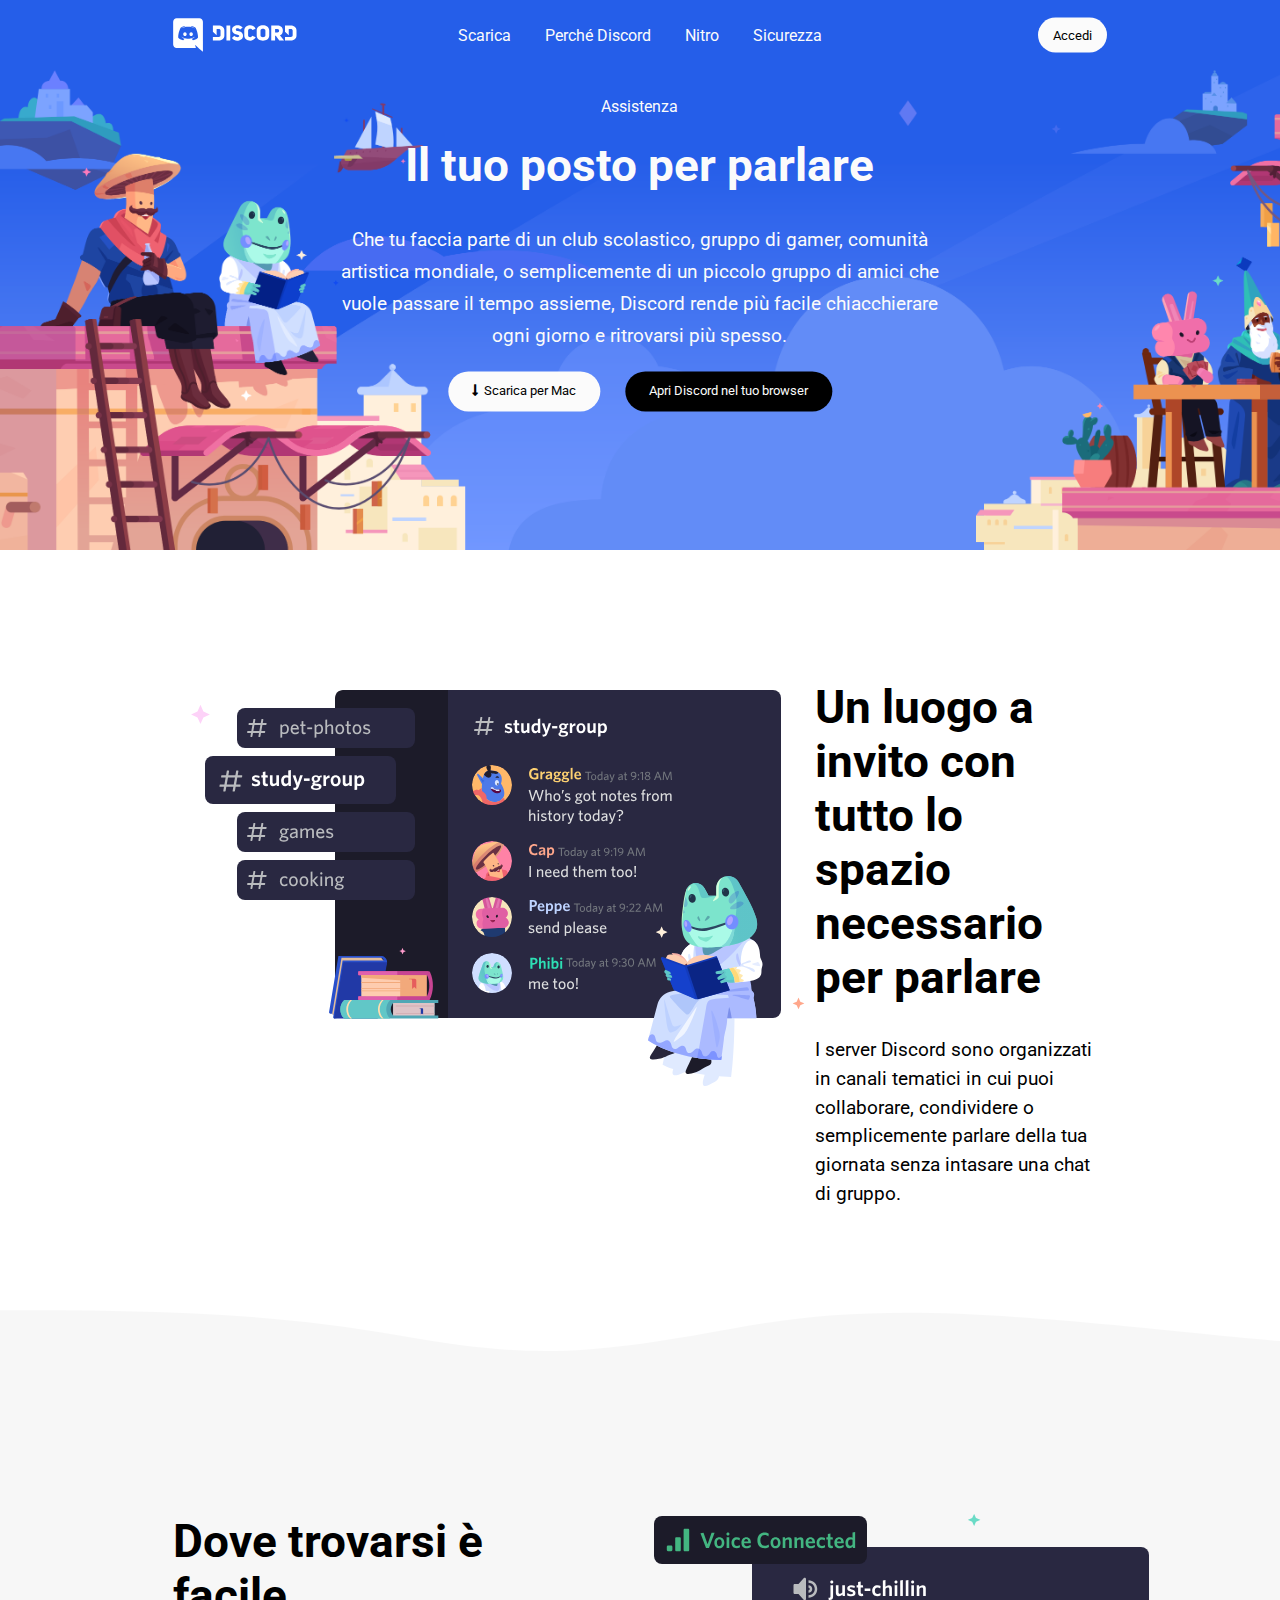
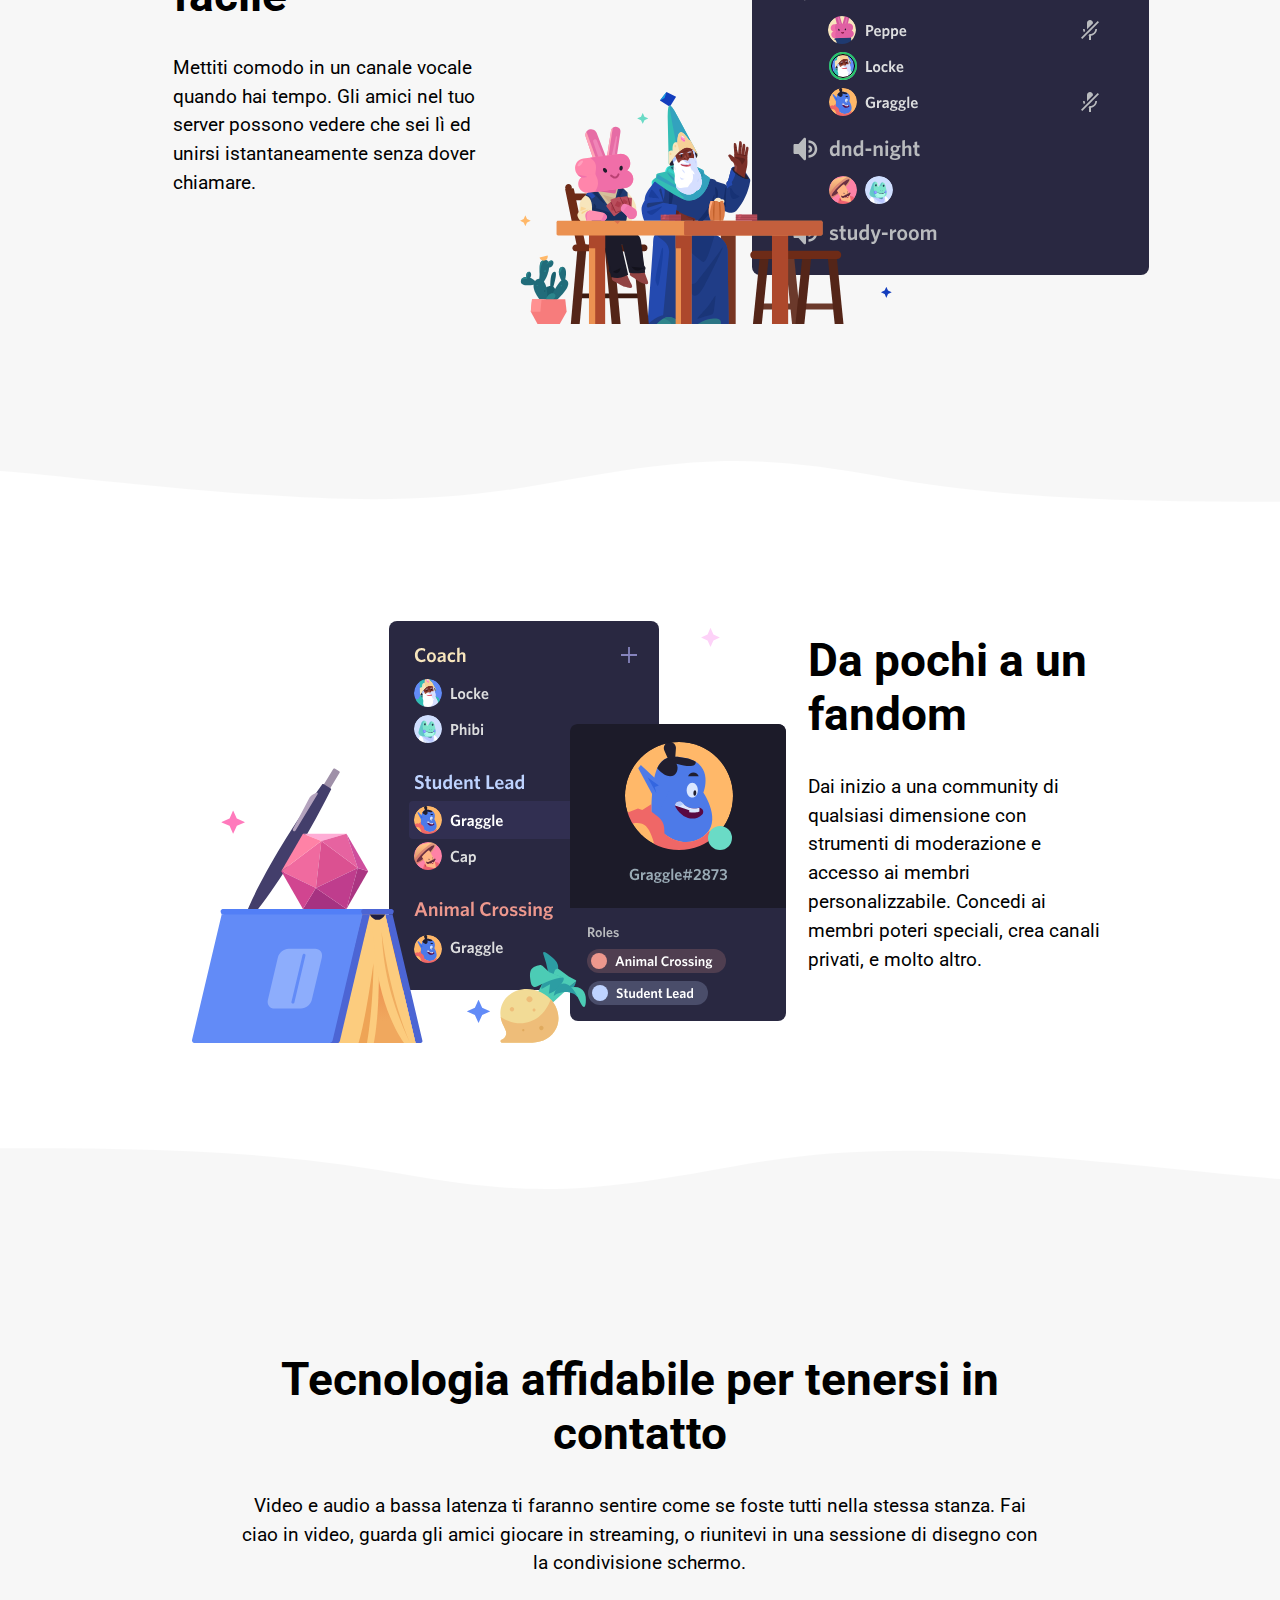
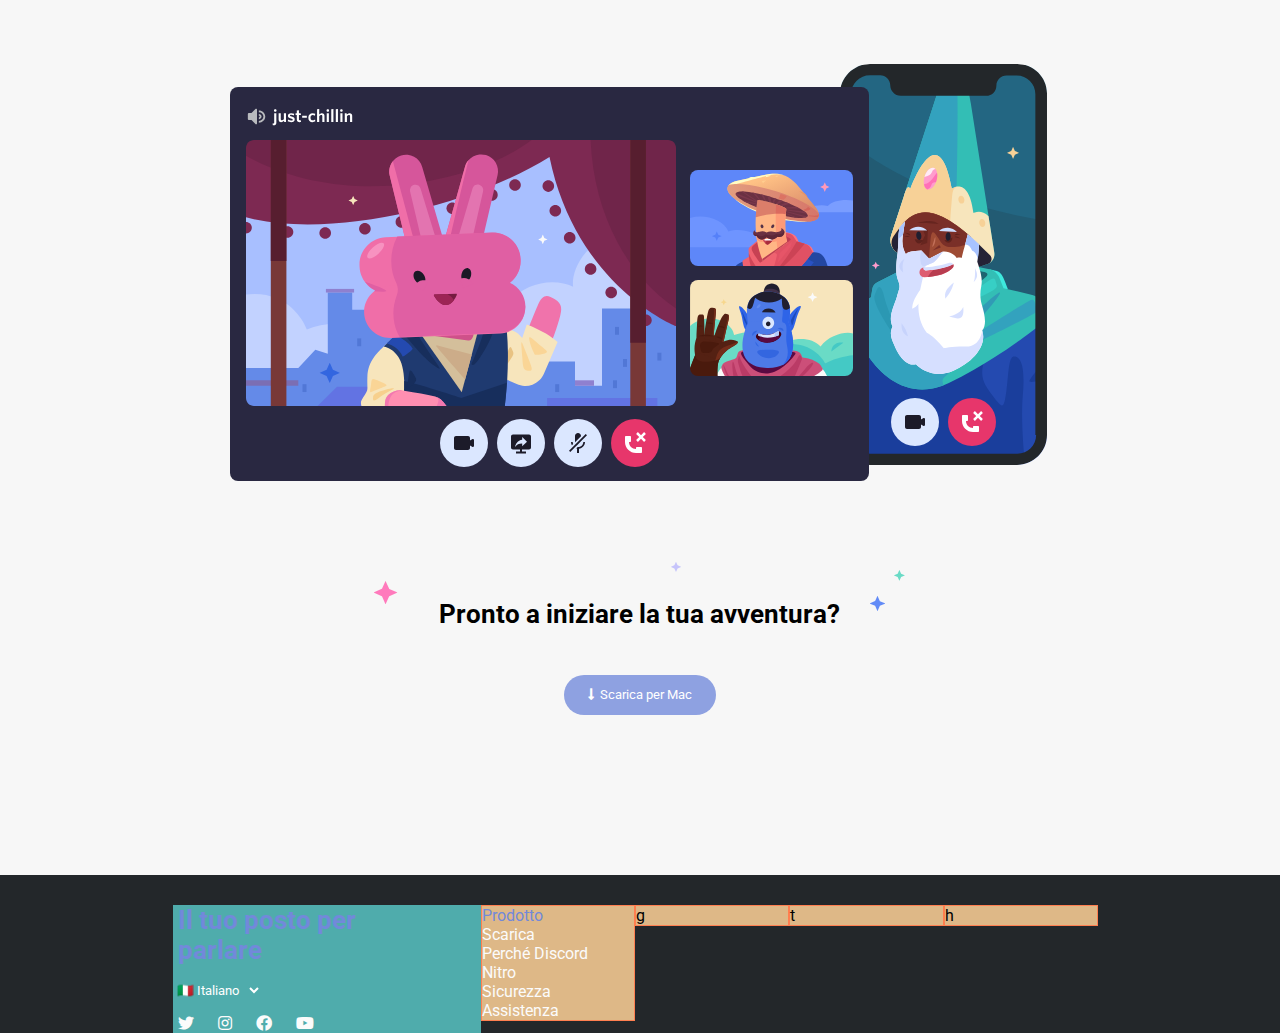
==== index.html @ 937a4436 "Fatta prima lista footer, sistemate spaziature" ====
<!DOCTYPE html>
<html lang="en">
<head>
    <meta charset="UTF-8">
    <meta http-equiv="X-UA-Compatible" content="IE=edge">
    <meta name="viewport" content="width=device-width, initial-scale=1.0">
    <link rel="stylesheet" href="./style/style.css">
    <link rel="preconnect" href="https://fonts.googleapis.com">
    <link rel="preconnect" href="https://fonts.gstatic.com" crossorigin>
    <link href="https://fonts.googleapis.com/css2?family=Roboto:wght@300;400;500&display=swap" rel="stylesheet">
    <link rel="stylesheet" href="https://cdnjs.cloudflare.com/ajax/libs/font-awesome/5.15.4/css/all.min.css" integrity="sha512-1ycn6IcaQQ40/MKBW2W4Rhis/DbILU74C1vSrLJxCq57o941Ym01SwNsOMqvEBFlcgUa6xLiPY/NS5R+E6ztJQ==" crossorigin="anonymous" referrerpolicy="no-referrer" />
    <title>Discord</title>
</head>
<body>

    <!-- jumbosection -->
    <section class="sopra jumbo">
        <div class="vertical_container">
            <header>
                <div class="logo">
                    <img src="./img/logo.svg" alt="discord logo with space invaders monster in a speech balloon">
                </div>
                <nav>
                    <ul>
                    <li><a href="#">Scarica</a></li>
                    <li><a href="#">Perché Discord</a></li>
                    <li><a href="#">Nitro</a></li>
                    <li><a href="#">Sicurezza</a></li>
                    <li><a href="#">Assistenza</a></li>
                </ul>
                </nav>

                <div class="pulsante accedi">
                    <button>
                        Accedi
                    </button>
                </div>
            </header>
            <div class="intro sopra">
                <h2>
                    Il tuo posto per parlare
                </h2>
                <p>
                    Che tu faccia parte di un club scolastico, gruppo di gamer, comunità artistica mondiale, o semplicemente di un piccolo gruppo di amici che vuole passare il tempo assieme, Discord rende più facile chiacchierare ogni giorno e ritrovarsi più spesso.
                </p>
                <div class="pulsanti">
                    <button class="download_mac">
                        <i class="fas fa-long-arrow-alt-down"></i>Scarica per Mac
                    </button>
                    <button class="browser">
                        Apri Discord nel tuo browser
                    </button>
                </div>
            </div>
        </div>
    </section>
    <!-- /jumbosection -->

    <main>
        <!-- section_one -->
        <section class="one whiteback">
            <div class="vertical_container">
                <div class=" left clearfix">
                    <div class="img_container">
                        <img src="./img/item1.svg" alt="group chat divided by argument thanks to #">
                    </div>
                    <div class="text_area">
                        <h2>
                            Un luogo a invito con tutto lo spazio necessario per parlare
                        </h2>
                        <p>
                            I server Discord sono organizzati in canali tematici in cui puoi collaborare, condividere o semplicemente parlare della tua giornata senza intasare una chat di gruppo.
                        </p>
                    </div>
                </div>
            </div>
        </section>

        <!-- /section_one -->

        <!-- section_two -->
        <div class="wave wtog">

        </div>

        <section class="two greyback ">
            <div class="vertical_container">
                <div class="right clearfix"> 
                    <div class="text_area">
                        <h2>
                            Dove trovarsi è facile
                        </h2>
                        <p>
                            Mettiti comodo in un canale vocale quando hai tempo. Gli amici nel tuo server possono vedere che sei lì ed unirsi istantaneamente senza dover chiamare.
                        </p>
                    </div>
                    <div class="img_container">
                        <img src="./img/item2.svg" alt="wizard teaching and group vocal chat divided by argument">
                    </div>
                </div>
            </div>
        </section>

        <!-- /section_two -->

        <!-- section_three -->
        <div class="wave gtow">

        </div>

        <section class="three whiteback">
            <div class="vertical_container">
                <div class="left clearfix">
                    <div class="img_container">
                        <img src="./img/item3.svg" alt="books and chat divided by role (coach, student)">
                    </div>
                    <div class="text_area">
                        <h2>
                            Da pochi a un fandom
                        </h2>
                        <p>
                            Dai inizio a una community di qualsiasi dimensione con strumenti di moderazione e accesso ai membri personalizzabile. Concedi ai membri poteri speciali, crea canali privati, e molto altro.
                        </p>
                    </div>
                </div>
            </div>
        </section>

        <!-- /section_three -->

        <!-- section_four -->
        <div class="wave wtog">

        </div>

        <section class="four greyback">
            <div class="vertical_container">
                <div class="text_block">
                    <h2>Tecnologia affidabile per tenersi in contatto
                    </h2>
                    <p>
                        Video e audio a bassa latenza ti faranno sentire come se foste tutti nella stessa stanza. Fai ciao in video, guarda gli amici giocare in streaming, o riunitevi in una sessione di disegno con la condivisione schermo.
                    </p>
                </div>

                <div class="big_img_container">
                    <img src="./img/item4-big.svg" alt="stylized rabbit greets his friends mustachioed mushroom and cyclope on a pc screen next to a creepy wizard smiling on a cellphone screen">
                </div>

                <div class="sparkle_text">
                    <img src="./img/stars.svg" alt="coloured stars">
                    <h3 class="starred">
                        Pronto a iniziare la tua avventura?
                    </h3>     
                </div>

                <div class="pulsanti">
                    <button class="download_mac">
                        <i class="fas fa-long-arrow-alt-down"></i>Scarica per Mac
                    </button>
                </div>
            </div>

        </section>
        <!-- /section_four -->
    </main>

    <footer class="debug">
        <div class="vertical_container clearfix">
            <div class="collegamenti largo">
                <h3 class="blue_text">Il tuo posto per parlare</h3>
                <div class="selezione_lingua">
                    <select name="language" id="language">
                        <option value="1">
                            🇩🇪 Deutsch
                        </option>
                        <option value="2">
                            🇬🇧 English
                        </option>
                        <option value="3">
                            🇪🇸 Español
                        </option>
                        <option value="4">
                            🇫🇷 Français
                        </option>
                        <option value="5" selected="selected">
                            🇮🇹 Italiano
                        </option>
                    </select>
                </div>
                <div class="social">
                    <a href="#"><i class="fab fa-twitter"></i></a>
                    <a href="#"><i class="fab fa-instagram"></i></a>
                    <a href="#"><i class="fab fa-facebook"></i></a>
                    <a href="#"><i class="fab fa-youtube"></i></a>
                </div>
            </div>
            <div class="prodotto stretto">
                <ul>
                    <span class="blue_text">Prodotto</span>
                    <li><a href="#">Scarica</a></li>
                    <li><a href="#">Perché Discord</a></li>
                    <li><a href="#">Nitro</a></li>
                    <li><a href="#">Sicurezza</a></li>
                    <li><a href="#">Assistenza</a></li>
                </ul>
            </div>
            <div class="compagnia stretto">
                g
            </div>
            <div class="risorse stretto">
                t
            </div>
            <div class="norme stretto">
                h
            </div>
        </div>
    </footer>
    
    
</body>
</html>
---- style/style.css ----
* {
    margin: 0;
    padding: 0;
    box-sizing: border-box;
}

* {
    font-family:'Roboto', sans-serif;
}

.clearfix::after {
    display: table;
    content: "";
    clear: both;
}

.vertical_container {
    margin: auto;
    width: 73%;
    position: relative;
}

section.sopra>.vertical_container {
    height: 550px;
    text-align: center;
}

/* siteheader */
header {
    height: 70px;
}

header div, nav {
    display: inline-block;
    height: 100%;
    line-height: 100%;
    vertical-align: middle;
    text-align: center;
    margin: auto;
}

header>div {
    width: 25%;
}

header>nav {
    width: 49%;
}
header>div.logo {
    position:relative
}

header>div.logo img {
    position: absolute;
    top: 50%;
    left: 0;
    transform: translate(0, -50%);
}
header>nav ul {
    line-height: 70px;
    height: 70px;
}

li {
    list-style: none;
}

header>nav li {
    display: inline-block;
    line-height: 70px;
    vertical-align: middle;
    text-align: center;
    height: 70px;
    margin-left: 15px;
    margin-right: 15px;
}

a {
    text-decoration: none;
    color: #fbfbfb;
}

header>div.pulsante {
    position:relative;
}

header>div.accedi>button {
    position: absolute;
    top: 50%;
    right: 0;
    transform: translate(0, -50%);
    background-color: #fbfbfb;
}
/* /siteheader */
section.sopra {
    color: #fbfbfb;
}

section.sopra {
    background-image: url(../img/jumbo.png);
    height: 550px;
    background-size: cover;
    background-repeat: no-repeat;
} 
  
button {
    border-radius: 20px;
    padding: 10px 15px;
    border-style: none;
}

div.sopra {
    text-align: center;
    width: 65%;
    position: absolute;
    top: 50%;
    left: 50%;
    transform: translate(-50%, -50%);
    font-size: 1.2rem;
}

h2 {
    font-size: 2.9rem;
    margin-bottom: 2rem;
    font-weight: 700;
}
div.sopra p {
    line-height: 2rem;
    margin-bottom: 1.2rem;
}

div.pulsanti>button {
    height: 2.5rem;
    line-height: 2.5rem;
    vertical-align: middle;
    text-align: center;
    padding: 0 1.5rem;
    border-radius: 2rem;
    margin: 0 10px;
    font-weight: 400;
}
div.pulsanti>button.download_mac {
    background-color: #fbfbfb;
}

button.download_mac .fas.fa-long-arrow-alt-down {
    margin-right: 5px;
}

div.pulsanti>button.browser {
    background-color: black;
    color: #fbfbfb;
}

/* mainsite */
main {
    color: black;    
}


main div.img_container {
    width: 65%;

}

div.clearfix>div {
    float: left;
}

div.text_area {
    width: 35%;
    padding-top: 30px;
}

section.one div.text_area {
    padding-left: 35px;
}

main section {
    padding: 100px 0px;
}

section p {
    line-height: 1.8rem;
    font-size: 1.2rem;
}


/* /mainsite */

/* wave */
.wave {
    height: 75px;
    background-image: url(../img/wave.svg);
    filter: opacity(0.03);
    background-repeat: no-repeat;
    background-size: cover;
}

div.wave.gtow {
    transform: rotate(180deg);
}
/* /wave */

/* section2 */

section.two img {
   margin-right: 0;
   margin-left: auto;
}

section.greyback {
    background-color: #F7F7F7;
}

/* /section2 */

/* section3 */
section.three .text_area {
    padding-left: 3%;
}
/* section3 */

/* section4 */
section.four {
    text-align: center;
}

section.four div.text_block {
    margin: 30px 67px;
}

section.four div.sparkle_text {
    position: relative;
    margin-top: 20px;
}

section.four div.sparkle_text>h3.starred {
    position: absolute;
    padding: 5px;
    top: 60%;
    left: 50%;
    transform: translate(-50%, 0);
}

h3.starred {
    font-weight: 700;
    font-size: 1.6rem;
}

section.four .pulsanti{
    margin: 60px auto;
}

section.four button.download_mac {
    background-color: #8EA1E1;
    color: #FFFFFF;
}

/* /section4 */

/* footer */

footer {
    background-color: #23272A;
}
footer select#language {
    background-color: #ffffff00;
    border-style: none;
    color: #FFFFFF;
}

footer {
    padding-top: 30px;
}

footer div.largo {
    width: 33%;
}

footer div.stretto {
    width: 16.5%;
}

footer .blue_text {
    color: #7289DA;
}

footer h3 {
    font-size: 1.6rem;
    font-weight: 700;
    padding-left: 5px;
    padding-right: 95px;
    margin-bottom: 15px;
}

footer .social {
    color: #FFFFFF;
    margin-top: 15px;
    font-size: 1rem;
}

footer .social a {
    margin-right: 15px;
    margin-left: 5px;
}

div.stretto {
    font-weight: 400;
}
/* debug */
.debug .largo {
    background-color: rgb(79, 172, 172);
}

.debug .stretto {
    background-color: burlywood;
    border:1px solid coral;
}
/* /debug */
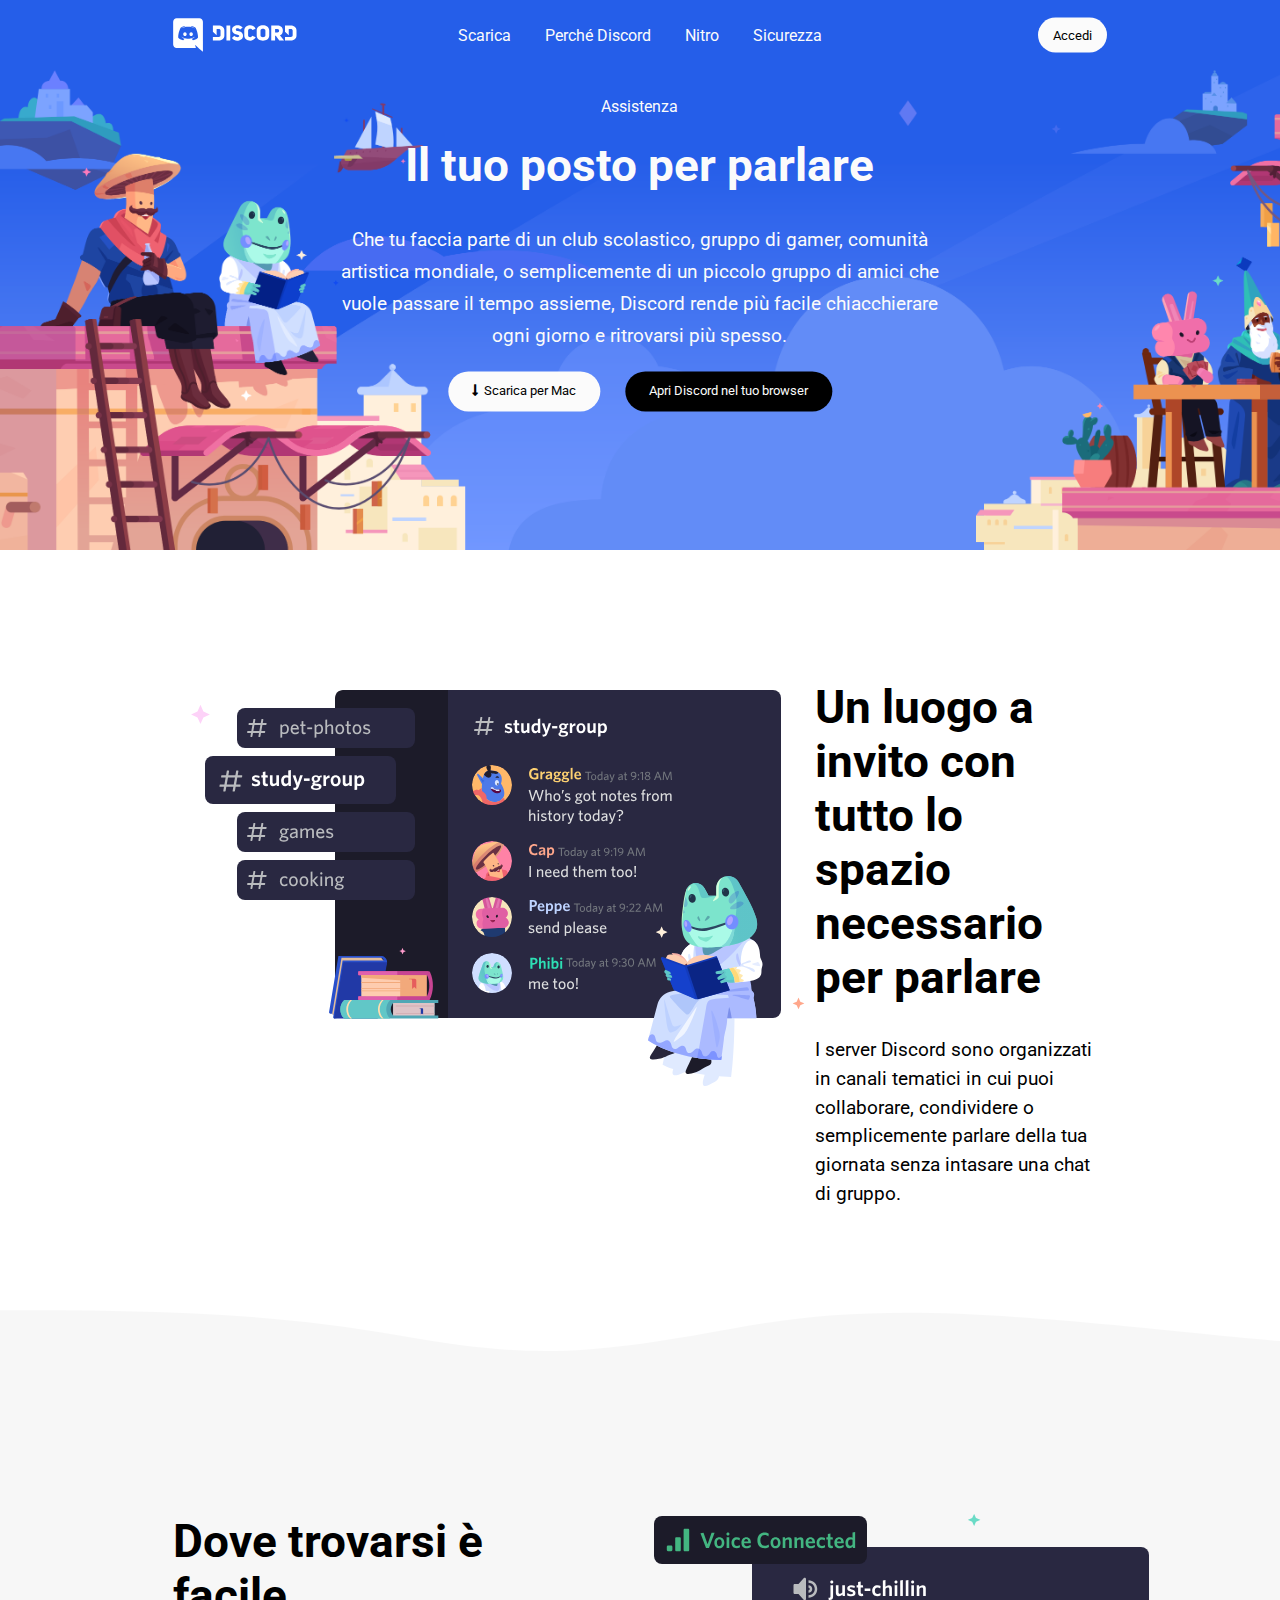
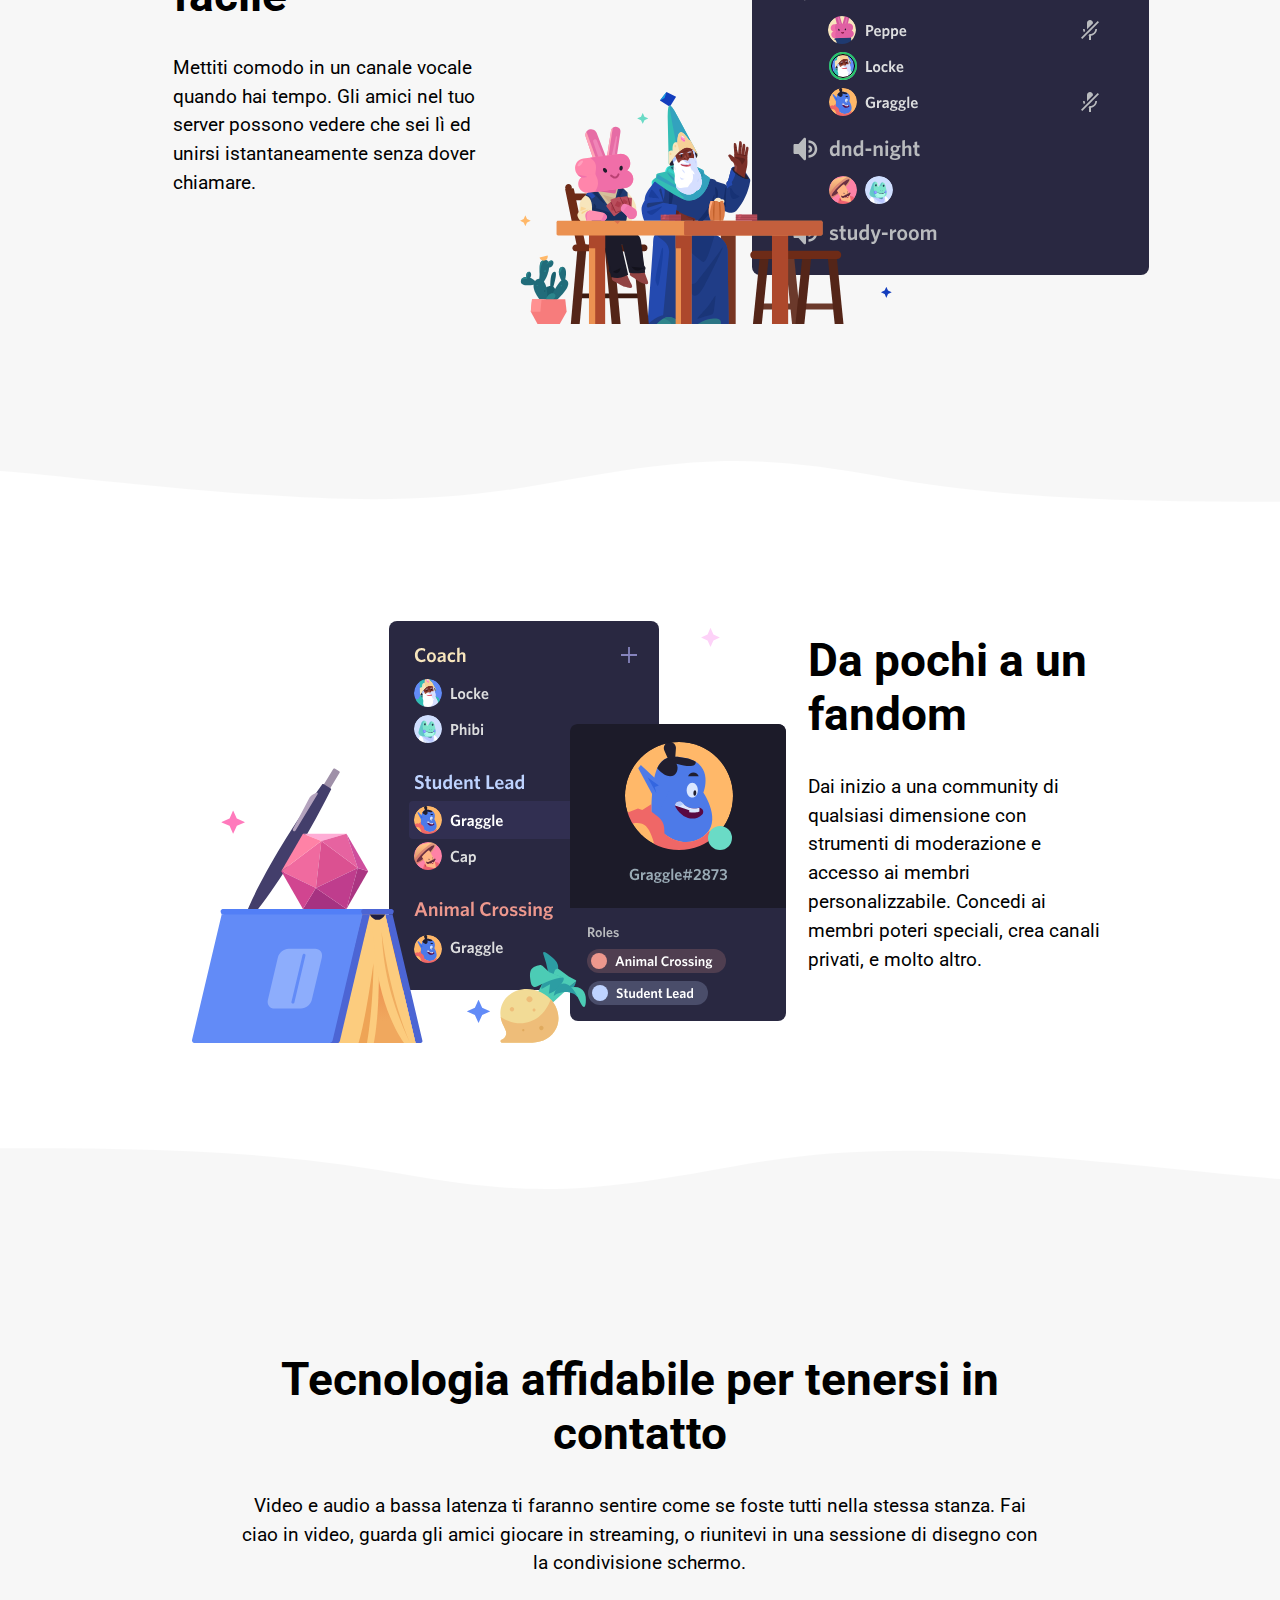
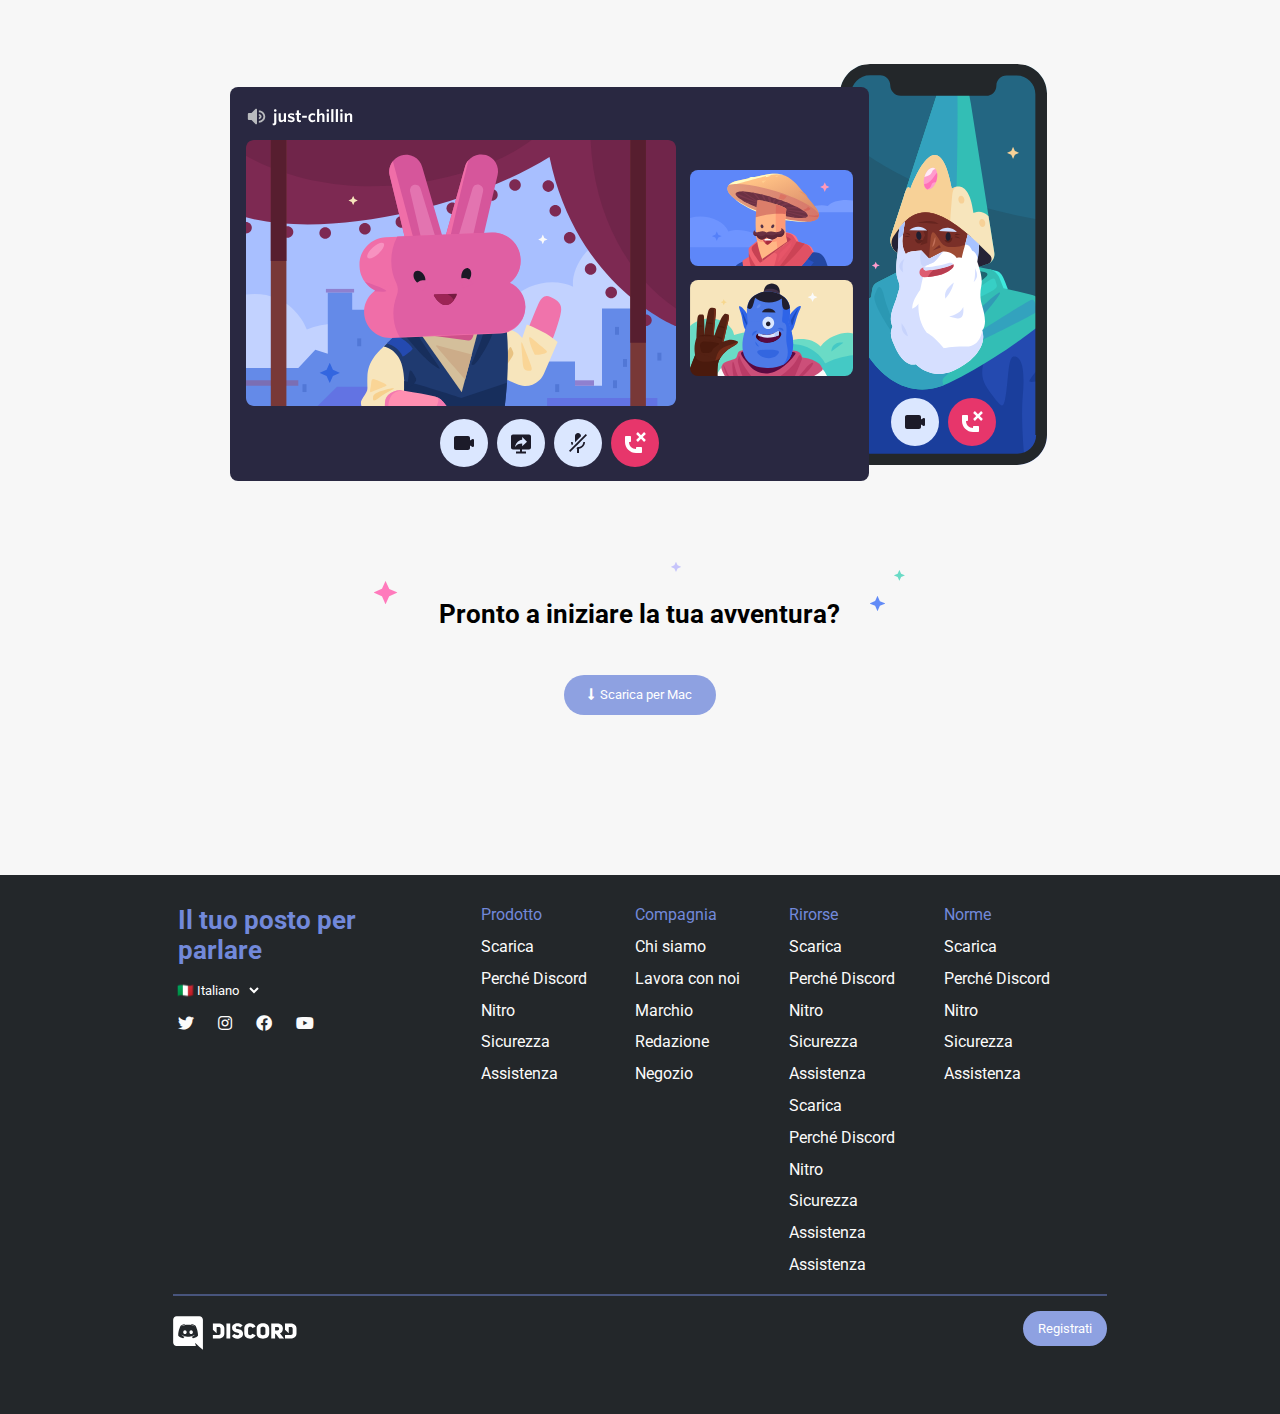
==== commit 5436f9c8: "Finito Footer" ====
--- a/index.html
+++ b/index.html
@@ -165,8 +165,8 @@
         <!-- /section_four -->
     </main>
 
-    <footer class="debug">
-        <div class="vertical_container clearfix">
+    <footer>
+        <div class="vertical_container clearfix links">
             <div class="collegamenti largo">
                 <h3 class="blue_text">Il tuo posto per parlare</h3>
                 <div class="selezione_lingua">
@@ -206,13 +206,54 @@
                 </ul>
             </div>
             <div class="compagnia stretto">
-                g
+                <ul>
+                    <span class="blue_text">
+                    Compagnia
+                    </span>
+                    <li><a href="#">Chi siamo</a></li>
+                    <li><a href="#">Lavora con noi</a></li>
+                    <li><a href="#">Marchio</a></li>
+                    <li><a href="#">Redazione</a></li>
+                    <li><a href="#">Negozio</a></li>
+
+                </ul>
             </div>
             <div class="risorse stretto">
-                t
+                <ul>
+                    <span class="blue_text">
+                    Rirorse
+                    </span>
+                    <li><a href="#">Scarica</a></li>
+                    <li><a href="#">Perché Discord</a></li>
+                    <li><a href="#">Nitro</a></li>
+                    <li><a href="#">Sicurezza</a></li>
+                    <li><a href="#">Assistenza</a></li>
+                    <li><a href="#">Scarica</a></li>
+                    <li><a href="#">Perché Discord</a></li>
+                    <li><a href="#">Nitro</a></li>
+                    <li><a href="#">Sicurezza</a></li>
+                    <li><a href="#">Assistenza</a></li>
+                    <li><a href="#">Assistenza</a></li>
+                </ul>
             </div>
             <div class="norme stretto">
-                h
+                <ul>
+                    <span class="blue_text">
+                    Norme
+                    </span>
+                    <li><a href="#">Scarica</a></li>
+                    <li><a href="#">Perché Discord</a></li>
+                    <li><a href="#">Nitro</a></li>
+                    <li><a href="#">Sicurezza</a></li>
+                    <li><a href="#">Assistenza</a></li>
+                </ul>
+            </div>
+
+            <div class="fondo">
+                <img src="./img/logo.svg" alt="discord logo with space invaders monster in a speech balloon">
+                <button>
+                    Registrati
+                </button>
             </div>
         </div>
     </footer>
--- a/style/style.css
+++ b/style/style.css
@@ -305,16 +305,26 @@
     margin-left: 5px;
 }
 
-div.stretto {
-    font-weight: 400;
-}
-/* debug */
-.debug .largo {
-    background-color: rgb(79, 172, 172);
-}
-
-.debug .stretto {
-    background-color: burlywood;
-    border:1px solid coral;
-}
-/* /debug */
+footer div.stretto li {
+    font-size: 1rem;
+    margin-top: 0.8rem;
+}
+
+footer div.fondo {
+    border-top: 2px solid #48557D;
+    margin-top: 20px;
+    width: 100%;
+    padding-top: 20px;
+    position: relative;
+    margin-bottom: 60px;
+}
+
+footer div.fondo button {
+    position: absolute;
+    background-color: #8EA1E1;
+    color: #FFFFFF;
+    right: 0;
+    top: 15px;
+}
+
+/* /footer */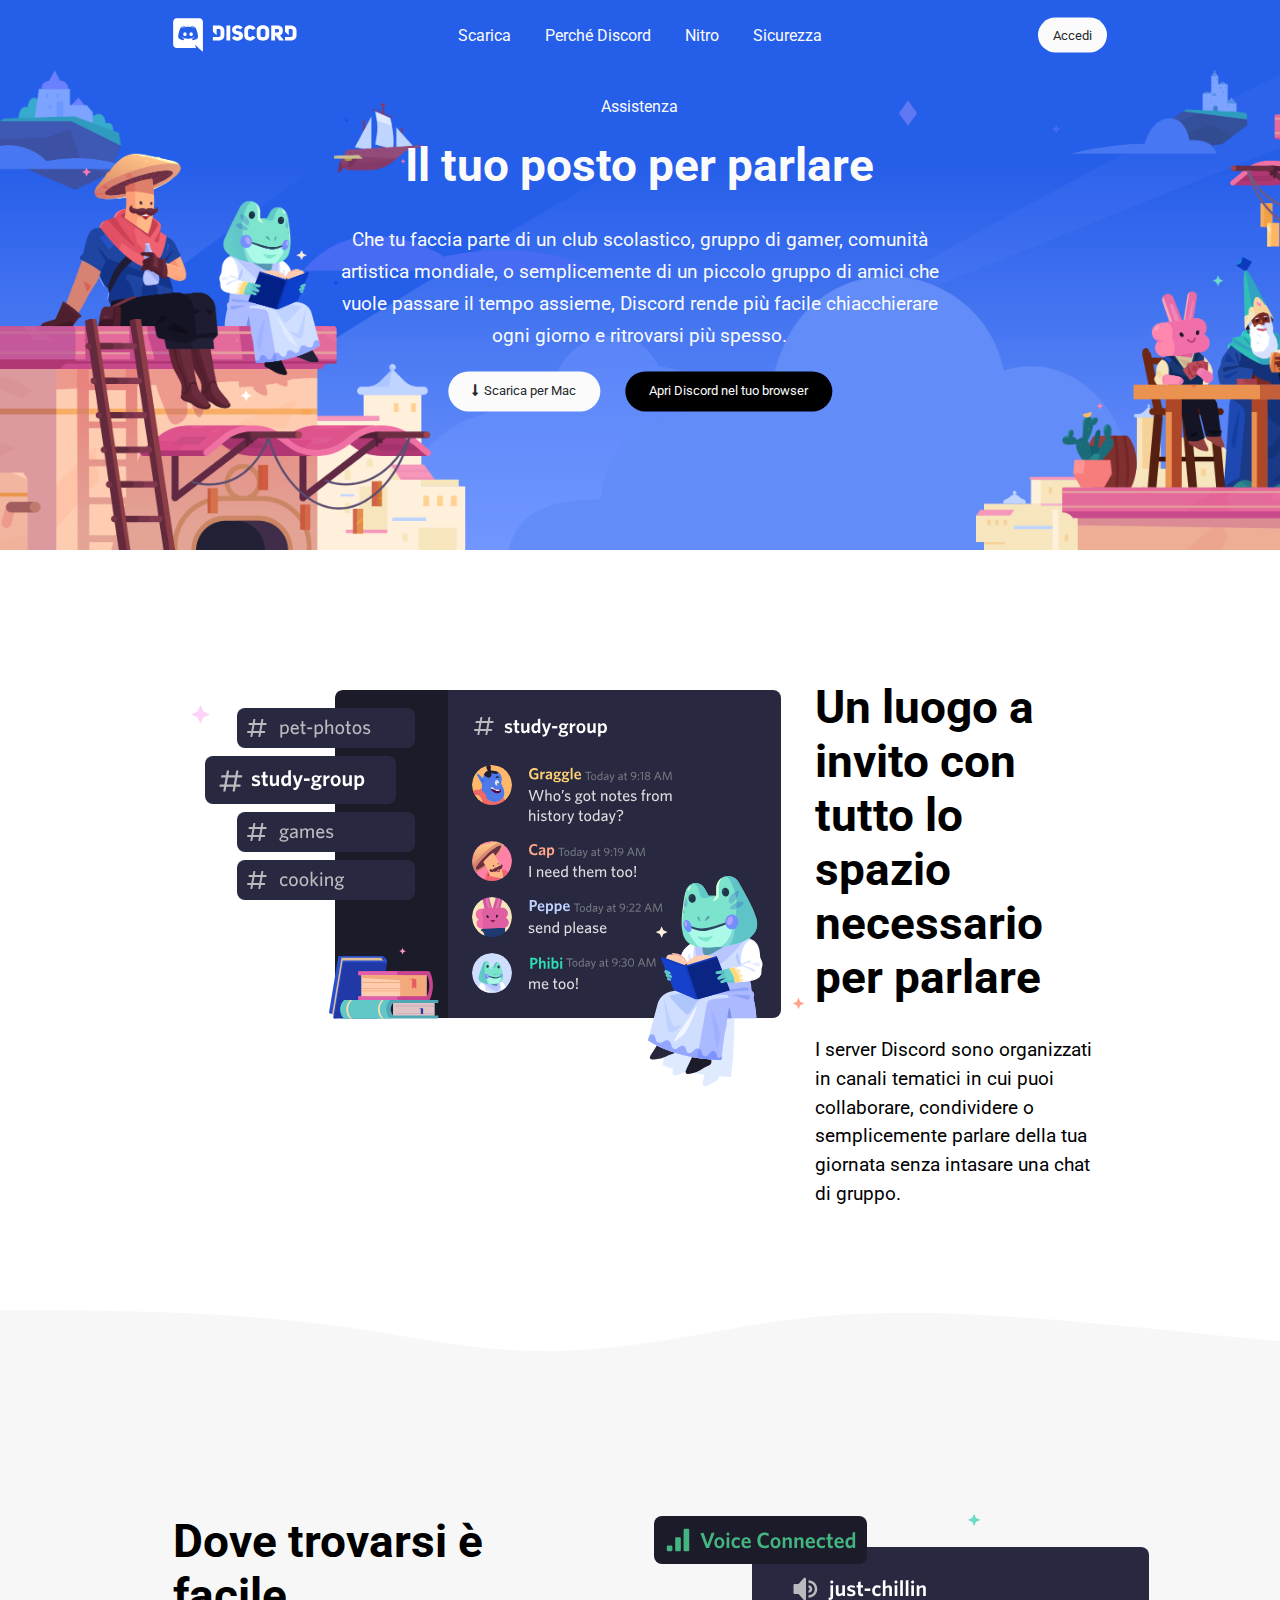
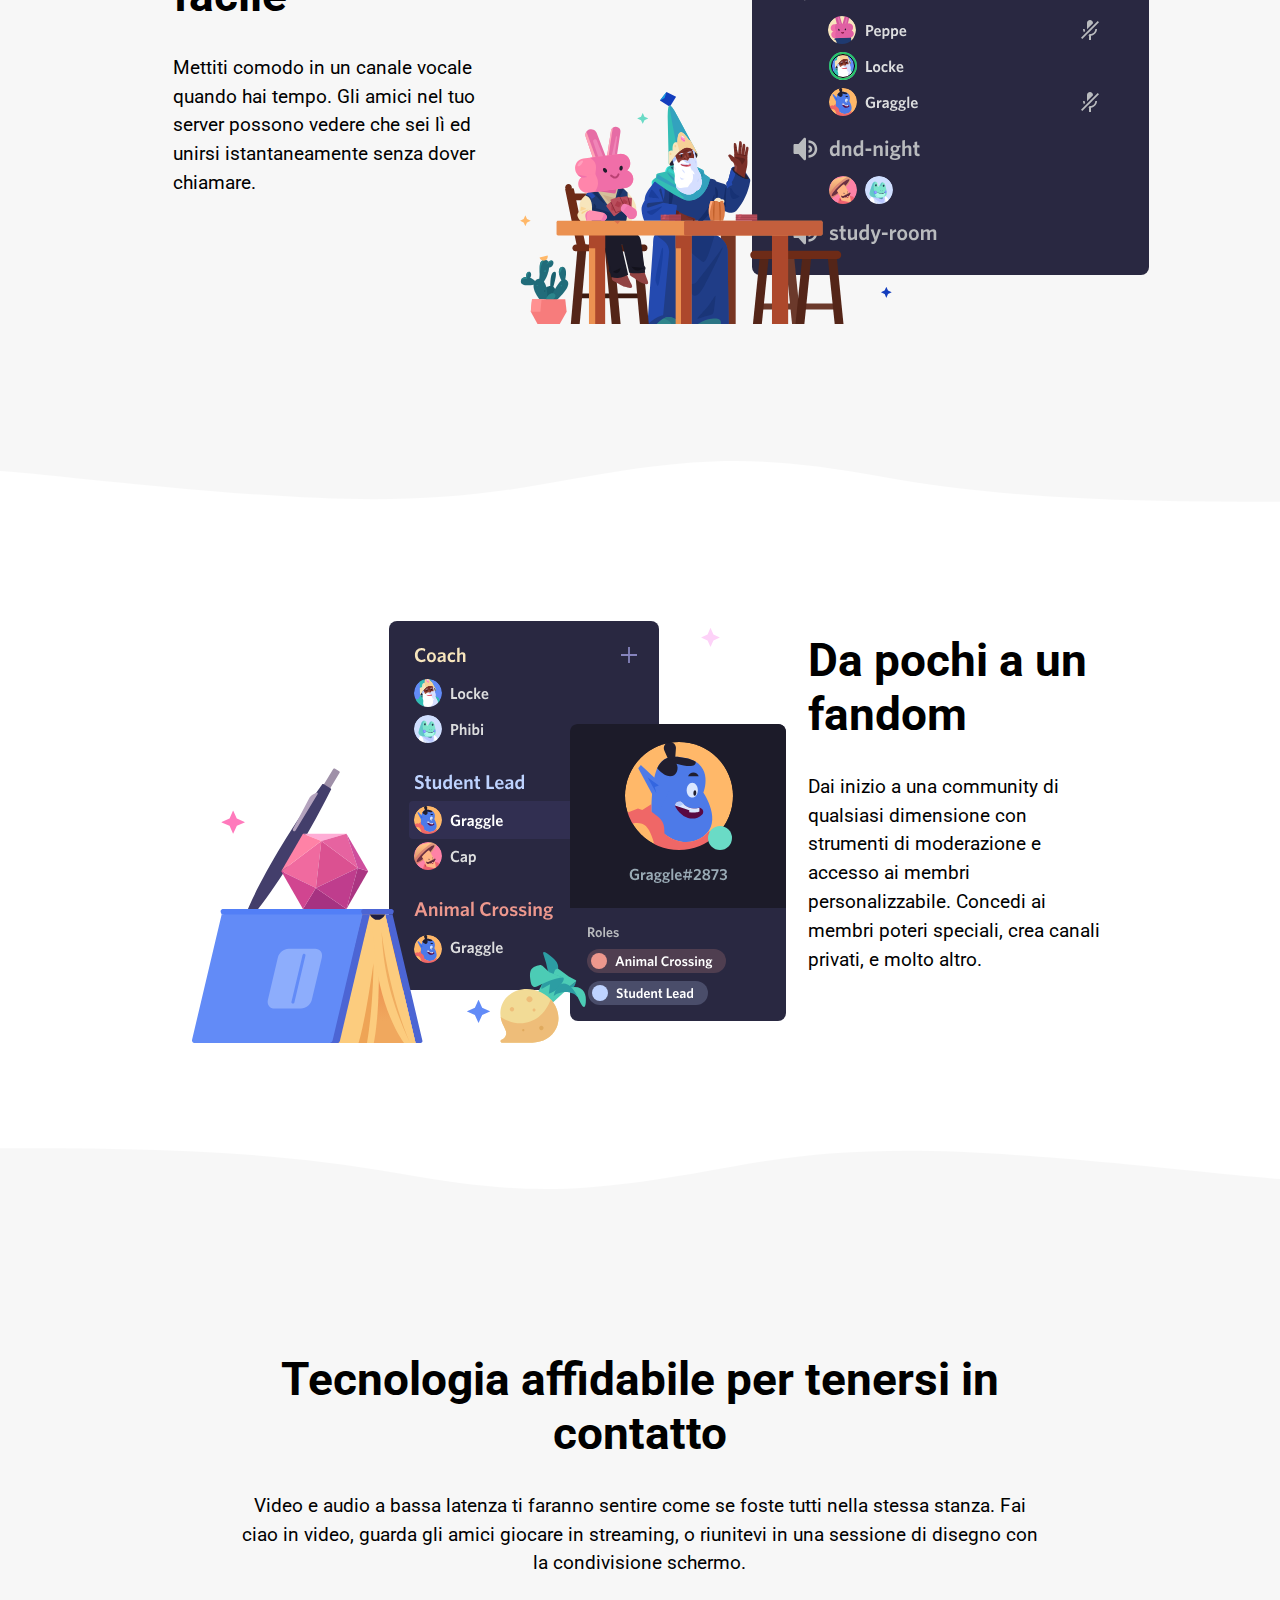
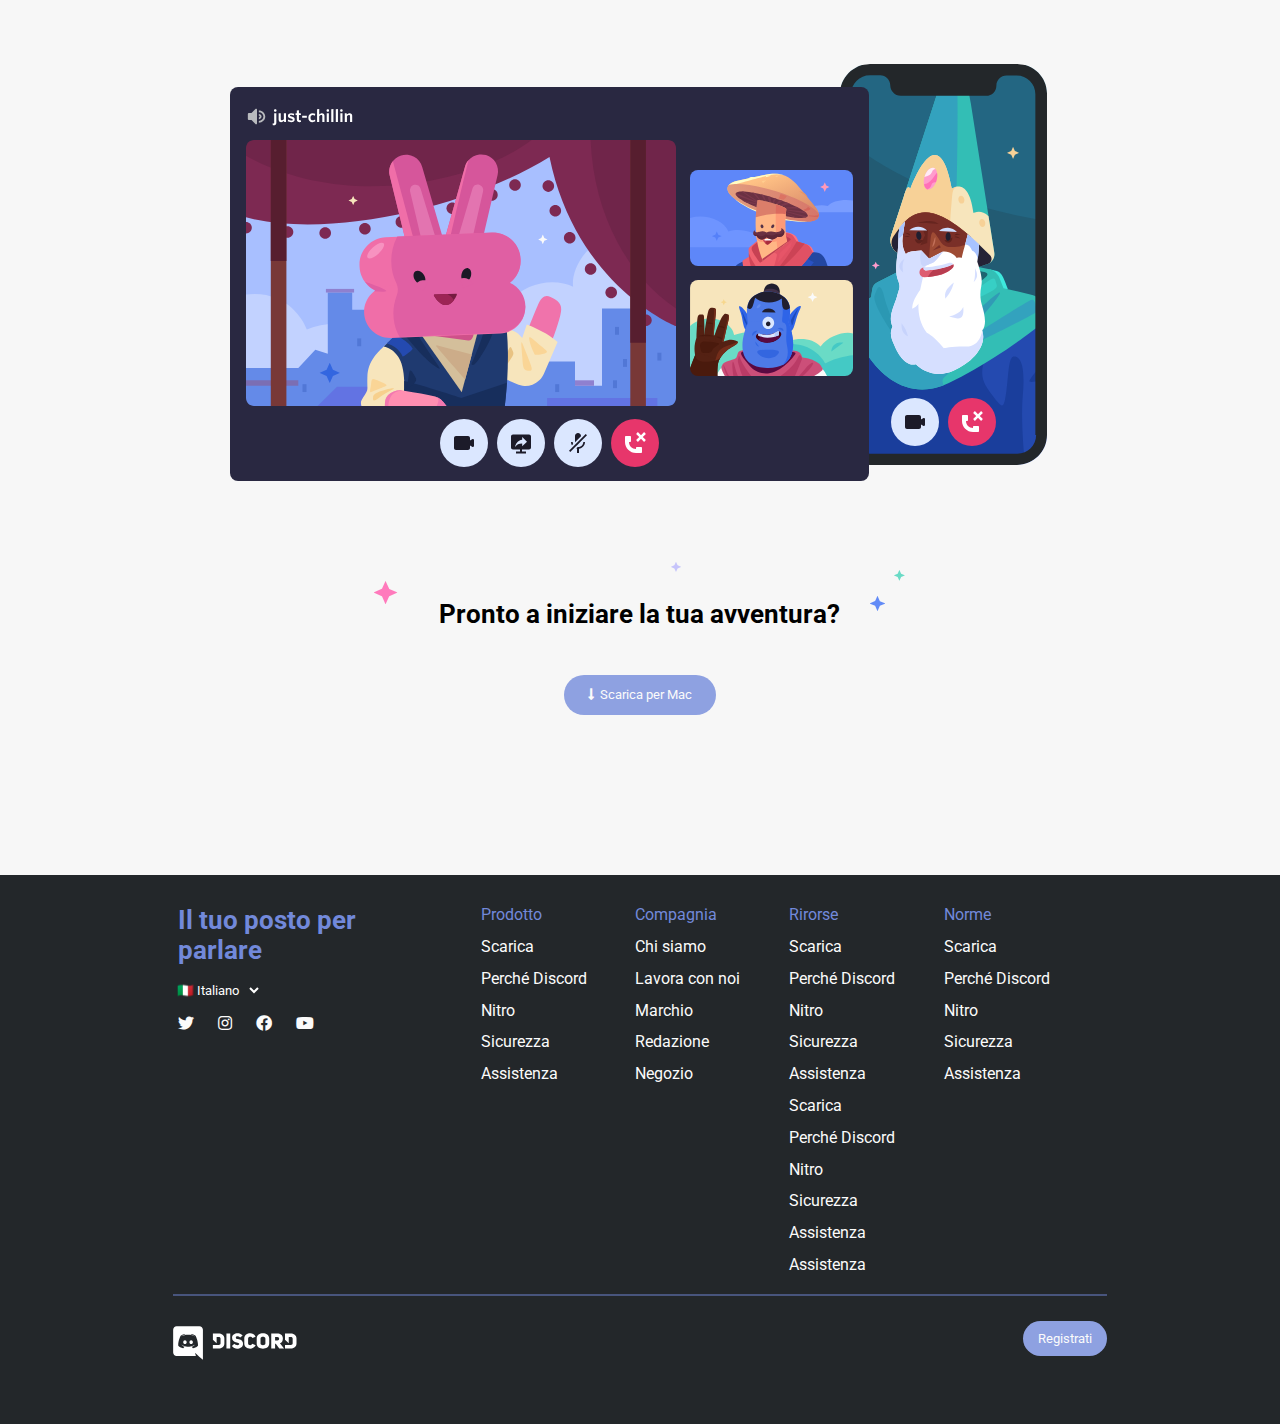
==== commit 9ba6fe52: "sistemate spaziature, messi link nei bottoni" ====
--- a/index.html
+++ b/index.html
@@ -31,8 +31,8 @@
                 </nav>
 
                 <div class="pulsante accedi">
-                    <button>
-                        Accedi
+                    <button class="whiteback">
+                        <a href="">Accedi</a>
                     </button>
                 </div>
             </header>
@@ -44,11 +44,10 @@
                     Che tu faccia parte di un club scolastico, gruppo di gamer, comunità artistica mondiale, o semplicemente di un piccolo gruppo di amici che vuole passare il tempo assieme, Discord rende più facile chiacchierare ogni giorno e ritrovarsi più spesso.
                 </p>
                 <div class="pulsanti">
-                    <button class="download_mac">
-                        <i class="fas fa-long-arrow-alt-down"></i>Scarica per Mac
+                    <button class="download_mac whiteback"><a href="#"><i class="fas fa-long-arrow-alt-down"></i>Scarica per Mac</a>
                     </button>
                     <button class="browser">
-                        Apri Discord nel tuo browser
+                        <a href="">Apri Discord nel tuo browser</a>
                     </button>
                 </div>
             </div>
@@ -156,7 +155,7 @@
 
                 <div class="pulsanti">
                     <button class="download_mac">
-                        <i class="fas fa-long-arrow-alt-down"></i>Scarica per Mac
+                        <a href=""><i class="fas fa-long-arrow-alt-down"></i>Scarica per Mac</a>
                     </button>
                 </div>
             </div>
@@ -252,7 +251,7 @@
             <div class="fondo">
                 <img src="./img/logo.svg" alt="discord logo with space invaders monster in a speech balloon">
                 <button>
-                    Registrati
+                    <a href="">Registrati</a>
                 </button>
             </div>
         </div>
--- a/style/style.css
+++ b/style/style.css
@@ -109,6 +109,13 @@
     border-style: none;
 }
 
+button.whiteback {
+    background-color: #FFFFFF;
+}
+
+button.whiteback a {
+    color: #23272A;
+}
 div.sopra {
     text-align: center;
     width: 65%;
@@ -314,7 +321,7 @@
     border-top: 2px solid #48557D;
     margin-top: 20px;
     width: 100%;
-    padding-top: 20px;
+    padding-top: 30px;
     position: relative;
     margin-bottom: 60px;
 }
@@ -324,7 +331,11 @@
     background-color: #8EA1E1;
     color: #FFFFFF;
     right: 0;
-    top: 15px;
-}
-
-/* /footer */+    top: 25px;
+}
+
+/* /footer */
+
+/* animazioni */
+
+/* /animazioni */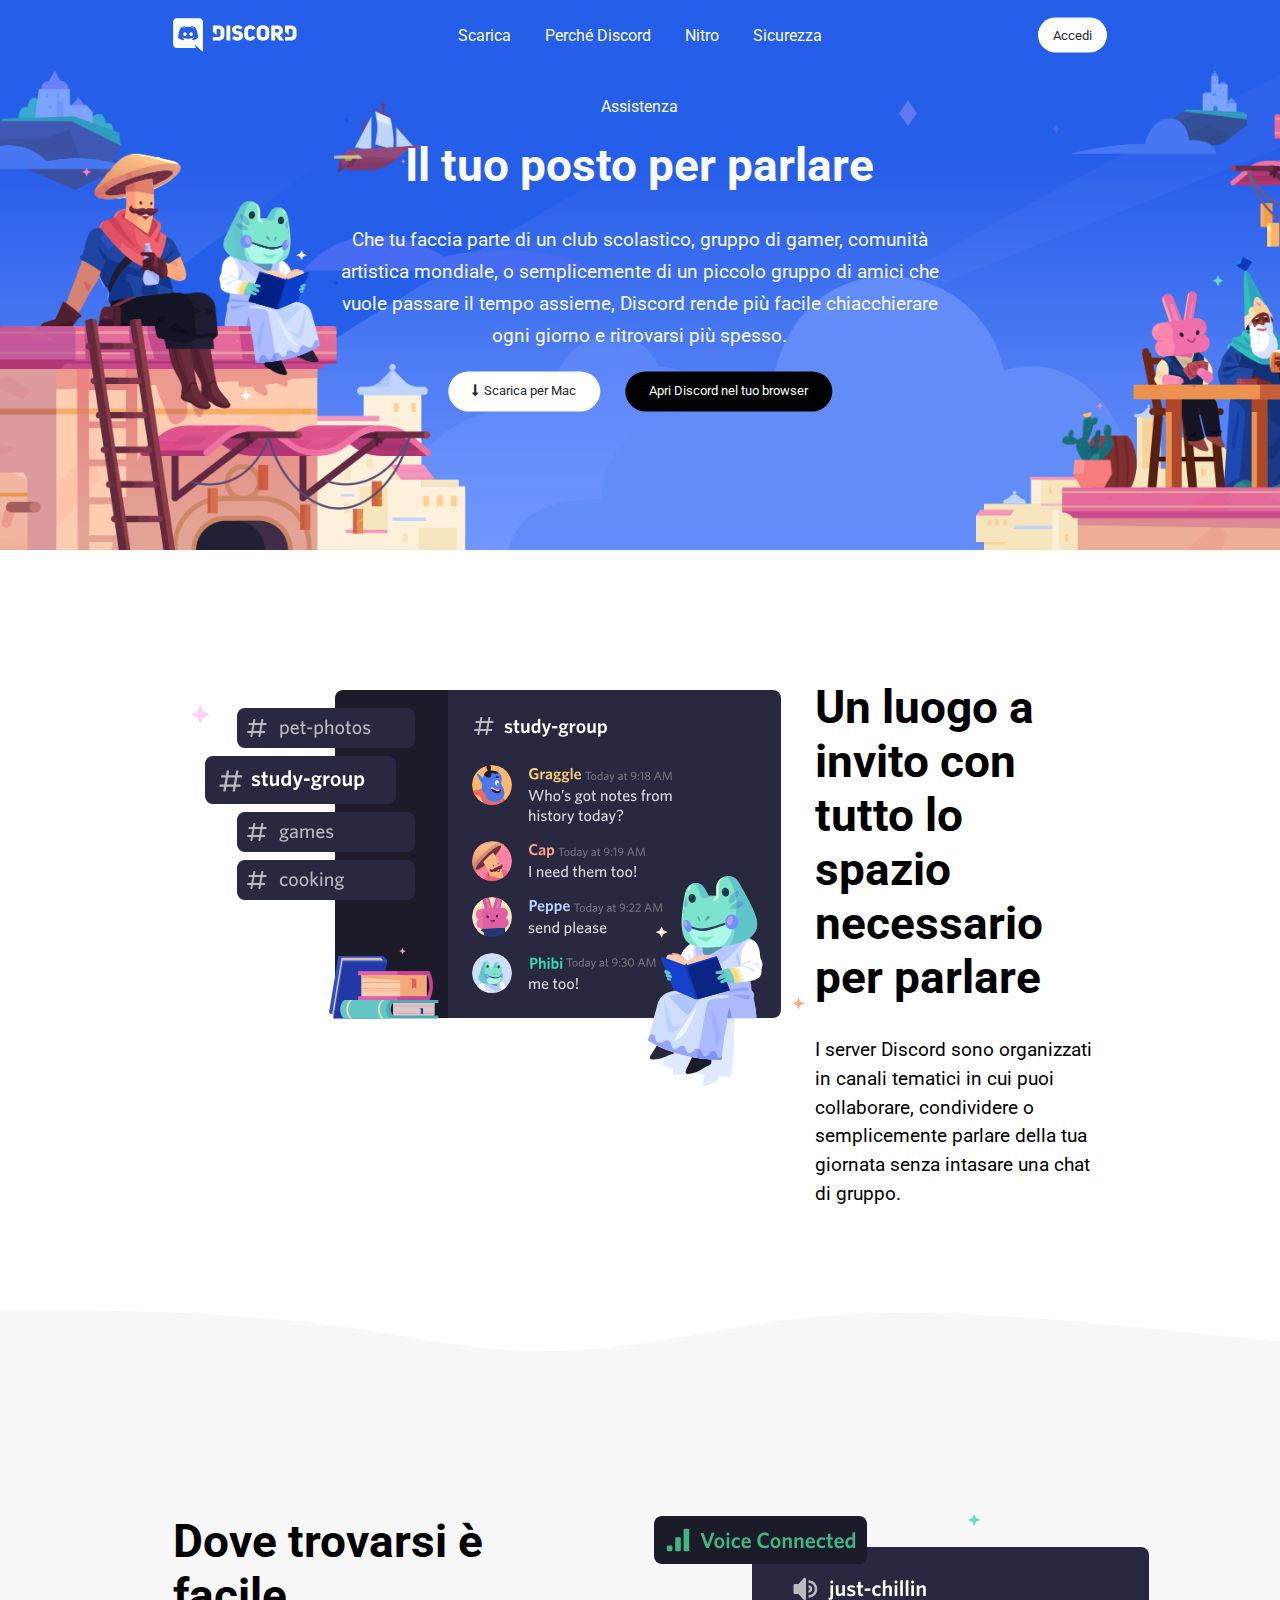
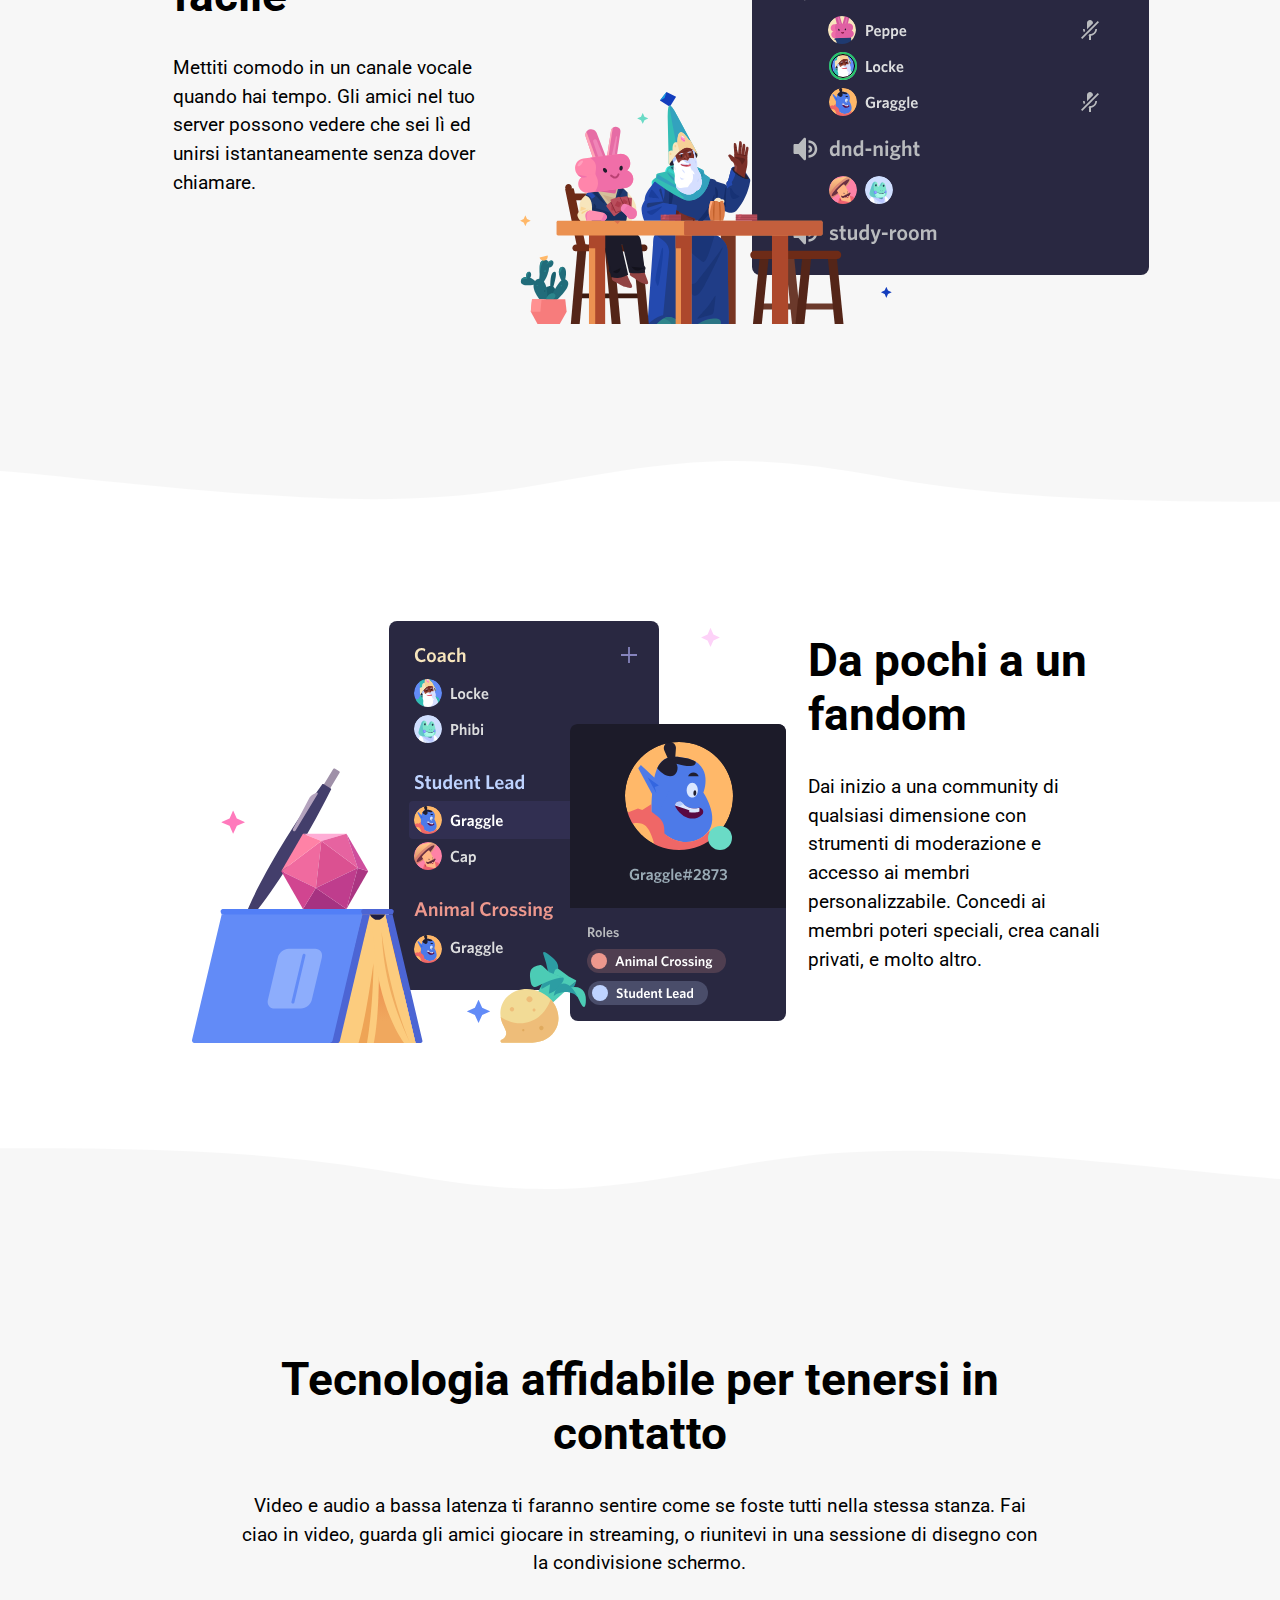
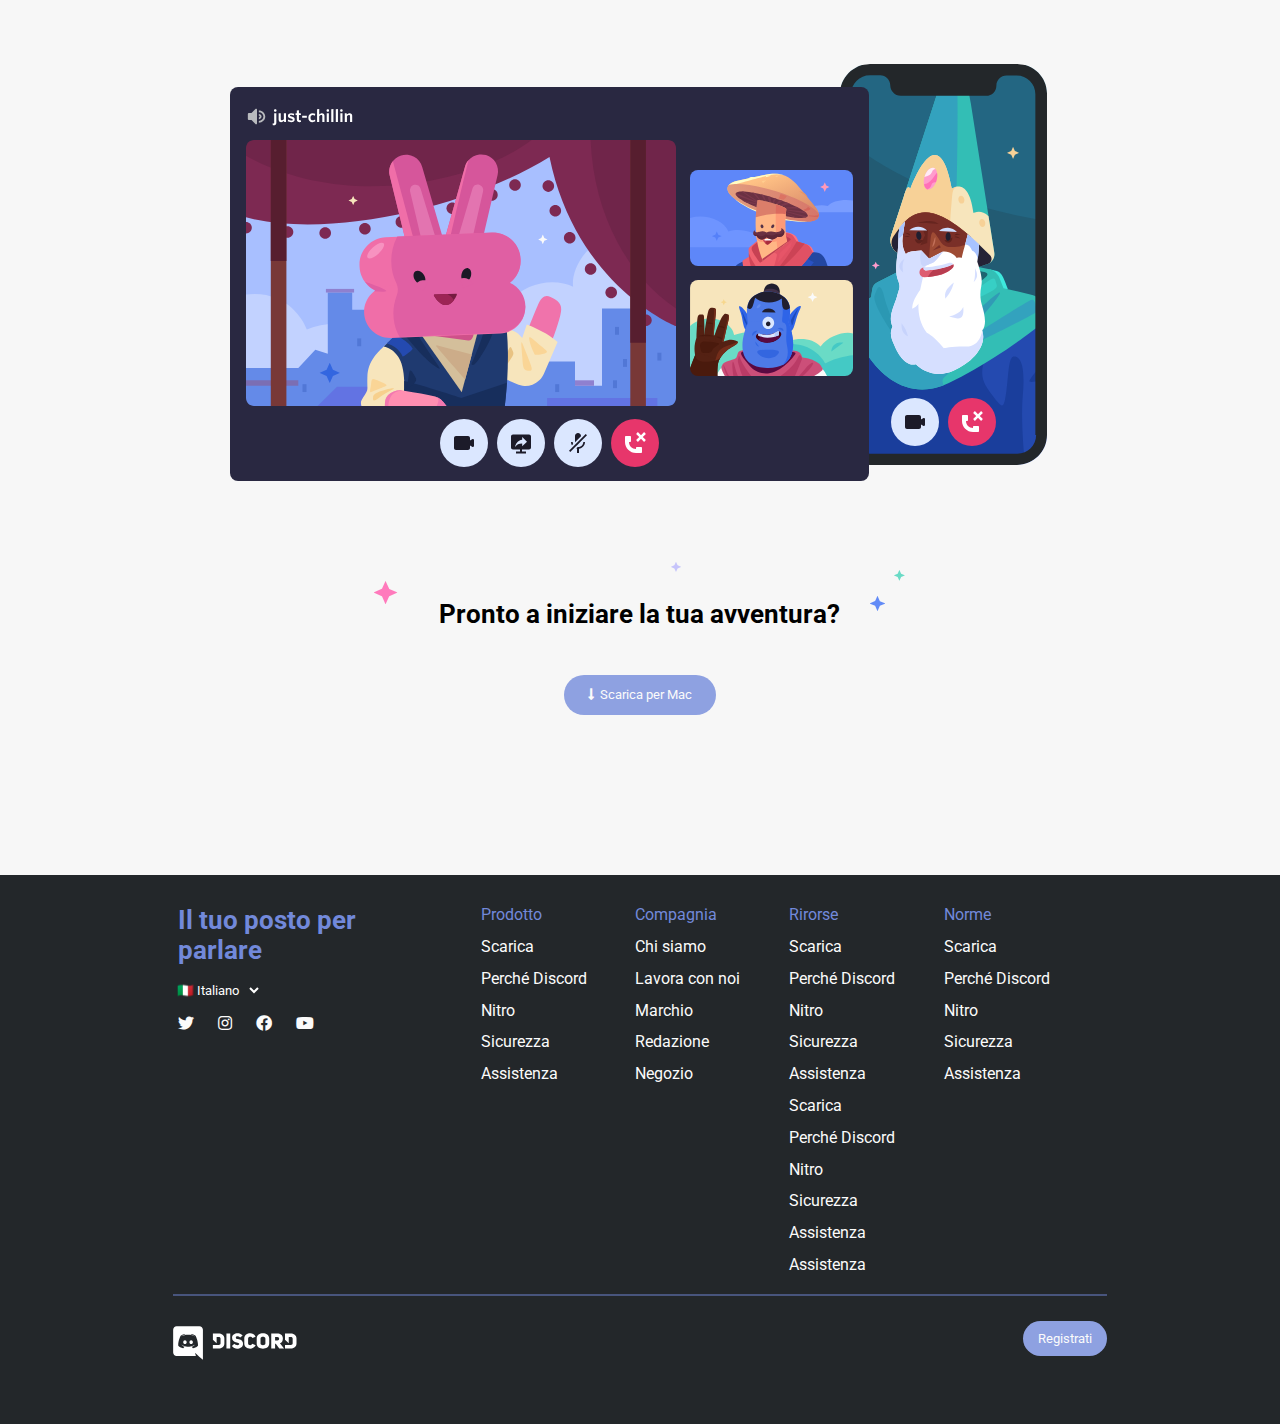
==== commit 32ce8c3b: "Riorganizzati bottoni per animazioni" ====
--- a/index.html
+++ b/index.html
@@ -46,7 +46,7 @@
                 <div class="pulsanti">
                     <button class="download_mac whiteback"><a href="#"><i class="fas fa-long-arrow-alt-down"></i>Scarica per Mac</a>
                     </button>
-                    <button class="browser">
+                    <button class="browser coloured">
                         <a href="">Apri Discord nel tuo browser</a>
                     </button>
                 </div>
@@ -154,7 +154,7 @@
                 </div>
 
                 <div class="pulsanti">
-                    <button class="download_mac">
+                    <button class="download_mac blueback coloured">
                         <a href=""><i class="fas fa-long-arrow-alt-down"></i>Scarica per Mac</a>
                     </button>
                 </div>
@@ -248,9 +248,9 @@
                 </ul>
             </div>
 
-            <div class="fondo">
+            <div class="fondo logo">
                 <img src="./img/logo.svg" alt="discord logo with space invaders monster in a speech balloon">
-                <button>
+                <button class="coloured blueback">
                     <a href="">Registrati</a>
                 </button>
             </div>
--- a/style/style.css
+++ b/style/style.css
@@ -89,7 +89,6 @@
     top: 50%;
     right: 0;
     transform: translate(0, -50%);
-    background-color: #fbfbfb;
 }
 /* /siteheader */
 section.sopra {
@@ -103,19 +102,7 @@
     background-repeat: no-repeat;
 } 
   
-button {
-    border-radius: 20px;
-    padding: 10px 15px;
-    border-style: none;
-}
-
-button.whiteback {
-    background-color: #FFFFFF;
-}
-
-button.whiteback a {
-    color: #23272A;
-}
+
 div.sopra {
     text-align: center;
     width: 65%;
@@ -146,18 +133,12 @@
     margin: 0 10px;
     font-weight: 400;
 }
-div.pulsanti>button.download_mac {
-    background-color: #fbfbfb;
-}
 
 button.download_mac .fas.fa-long-arrow-alt-down {
     margin-right: 5px;
 }
 
-div.pulsanti>button.browser {
-    background-color: black;
-    color: #fbfbfb;
-}
+
 
 /* mainsite */
 main {
@@ -259,11 +240,6 @@
     margin: 60px auto;
 }
 
-section.four button.download_mac {
-    background-color: #8EA1E1;
-    color: #FFFFFF;
-}
-
 /* /section4 */
 
 /* footer */
@@ -328,14 +304,46 @@
 
 footer div.fondo button {
     position: absolute;
+    right: 0;
+    top: 25px;
+}
+
+/* /footer */
+
+
+/* buttonremade */
+
+button.browser {
+    background-color: black;
+    color: #fbfbfb;
+}
+button.blueback {
     background-color: #8EA1E1;
     color: #FFFFFF;
-    right: 0;
-    top: 25px;
-}
-
-/* /footer */
+}
+
+button {
+    border-radius: 20px;
+    padding: 10px 15px;
+    border-style: none;
+}
+
+button.whiteback {
+    background-color: #FFFFFF;
+}
+
+button.whiteback a {
+    color: #23272A;
+}
+/* /buttonremade */
+
 
 /* animazioni */
-
+div.logo img:hover {
+    cursor: pointer;
+}
+
+button.whiteback:hover {
+    color: #7289DA;
+}
 /* /animazioni */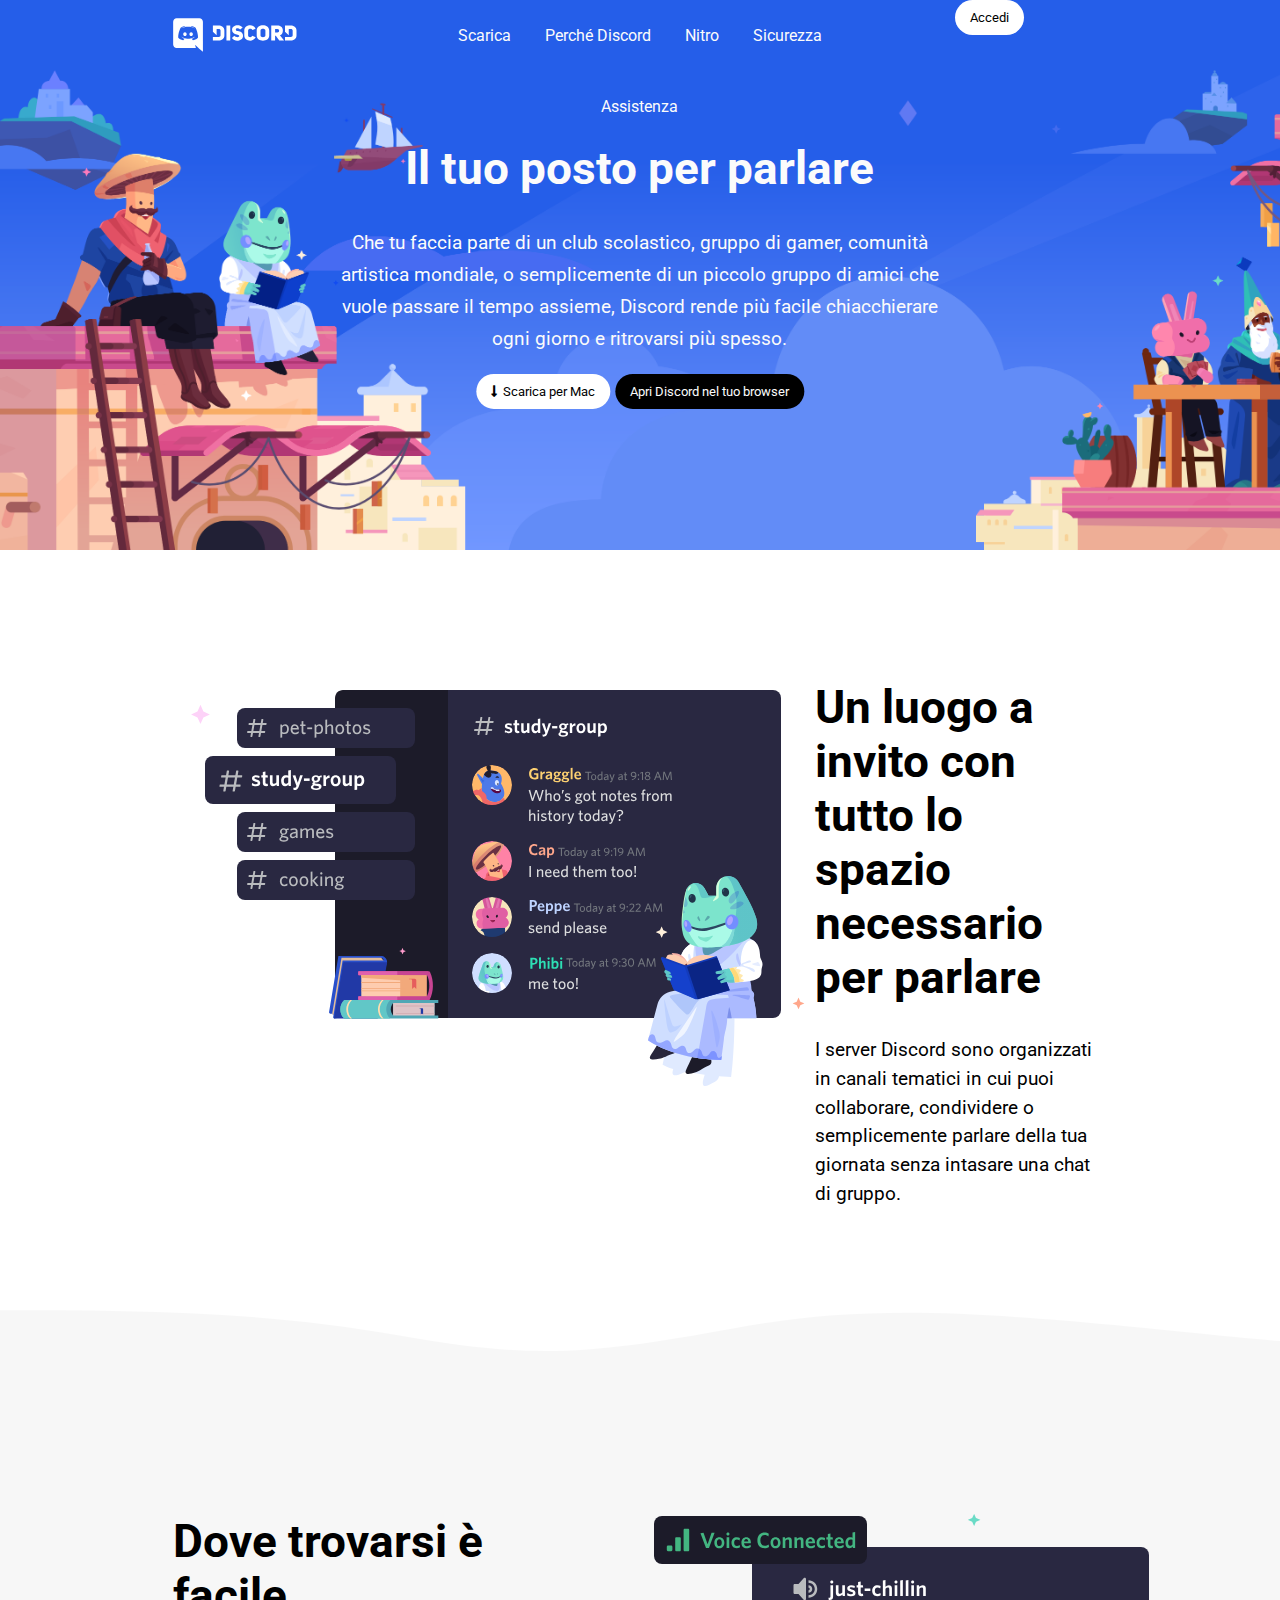
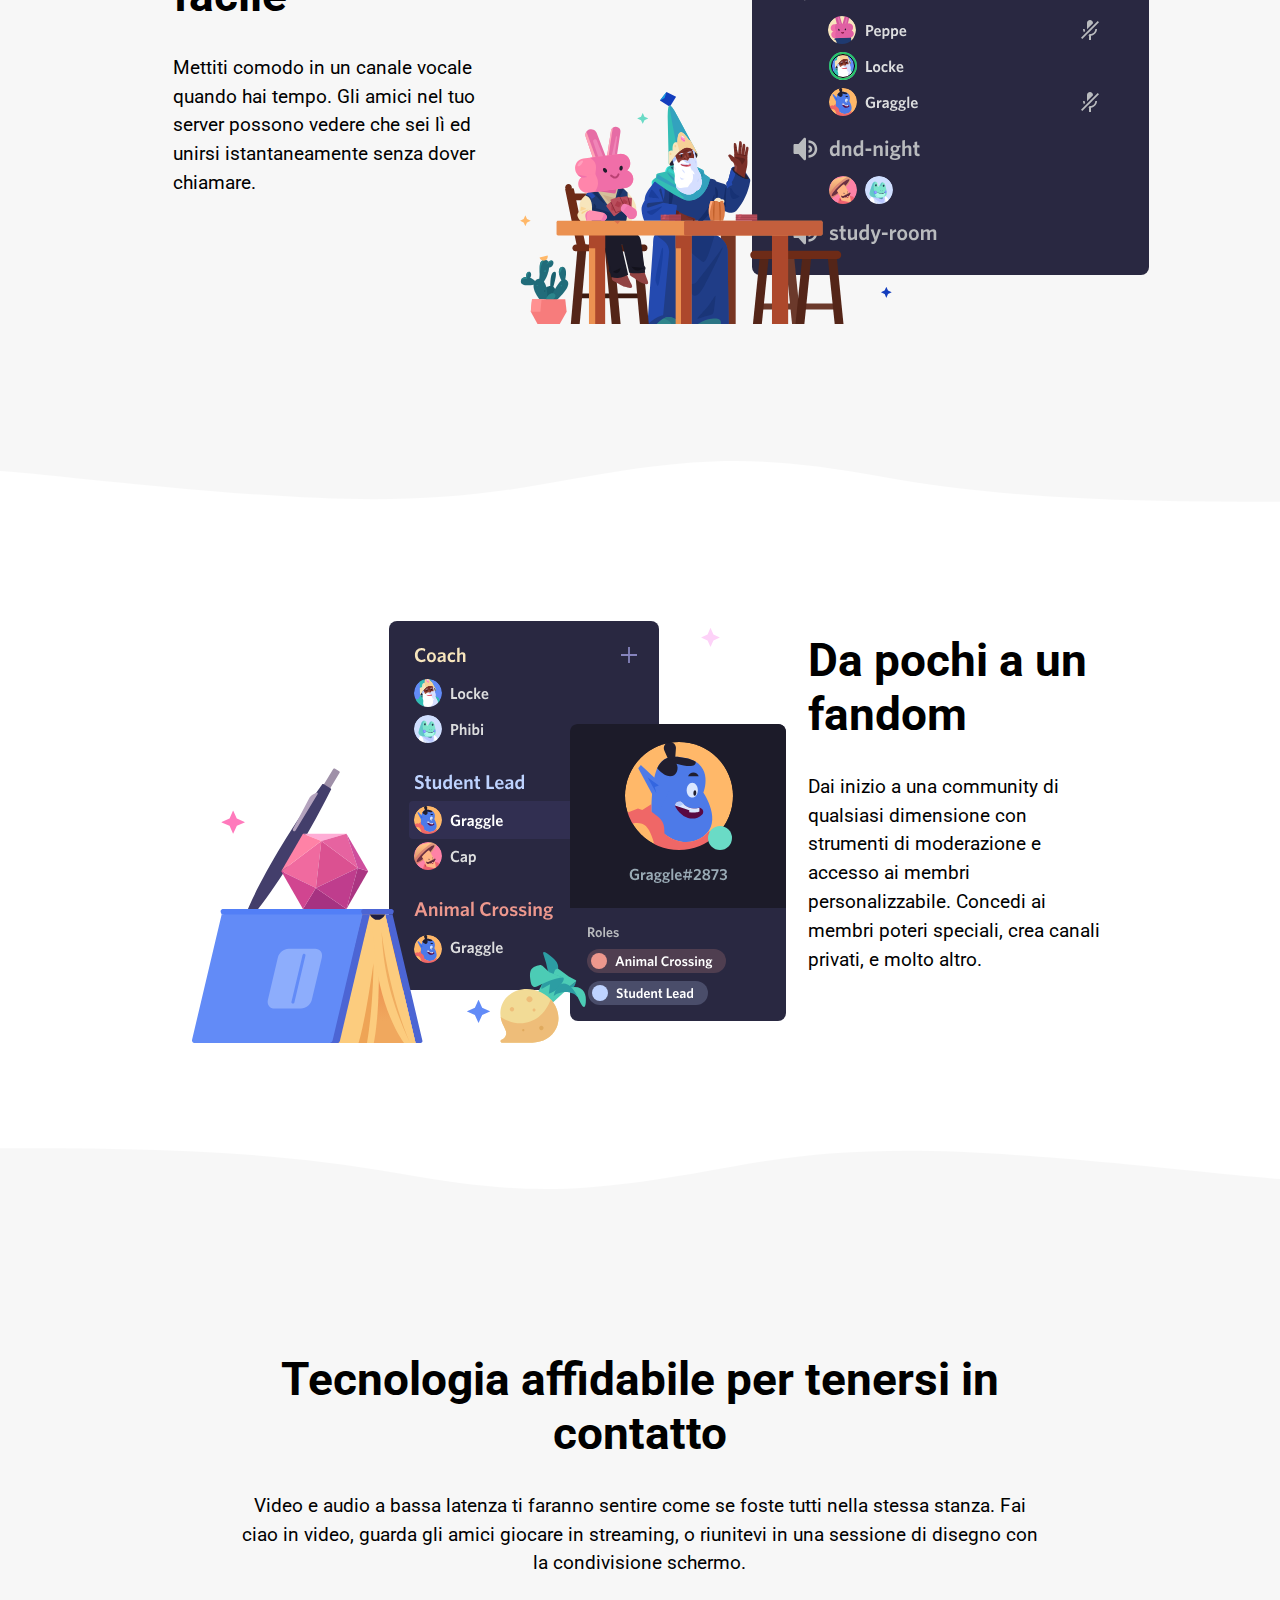
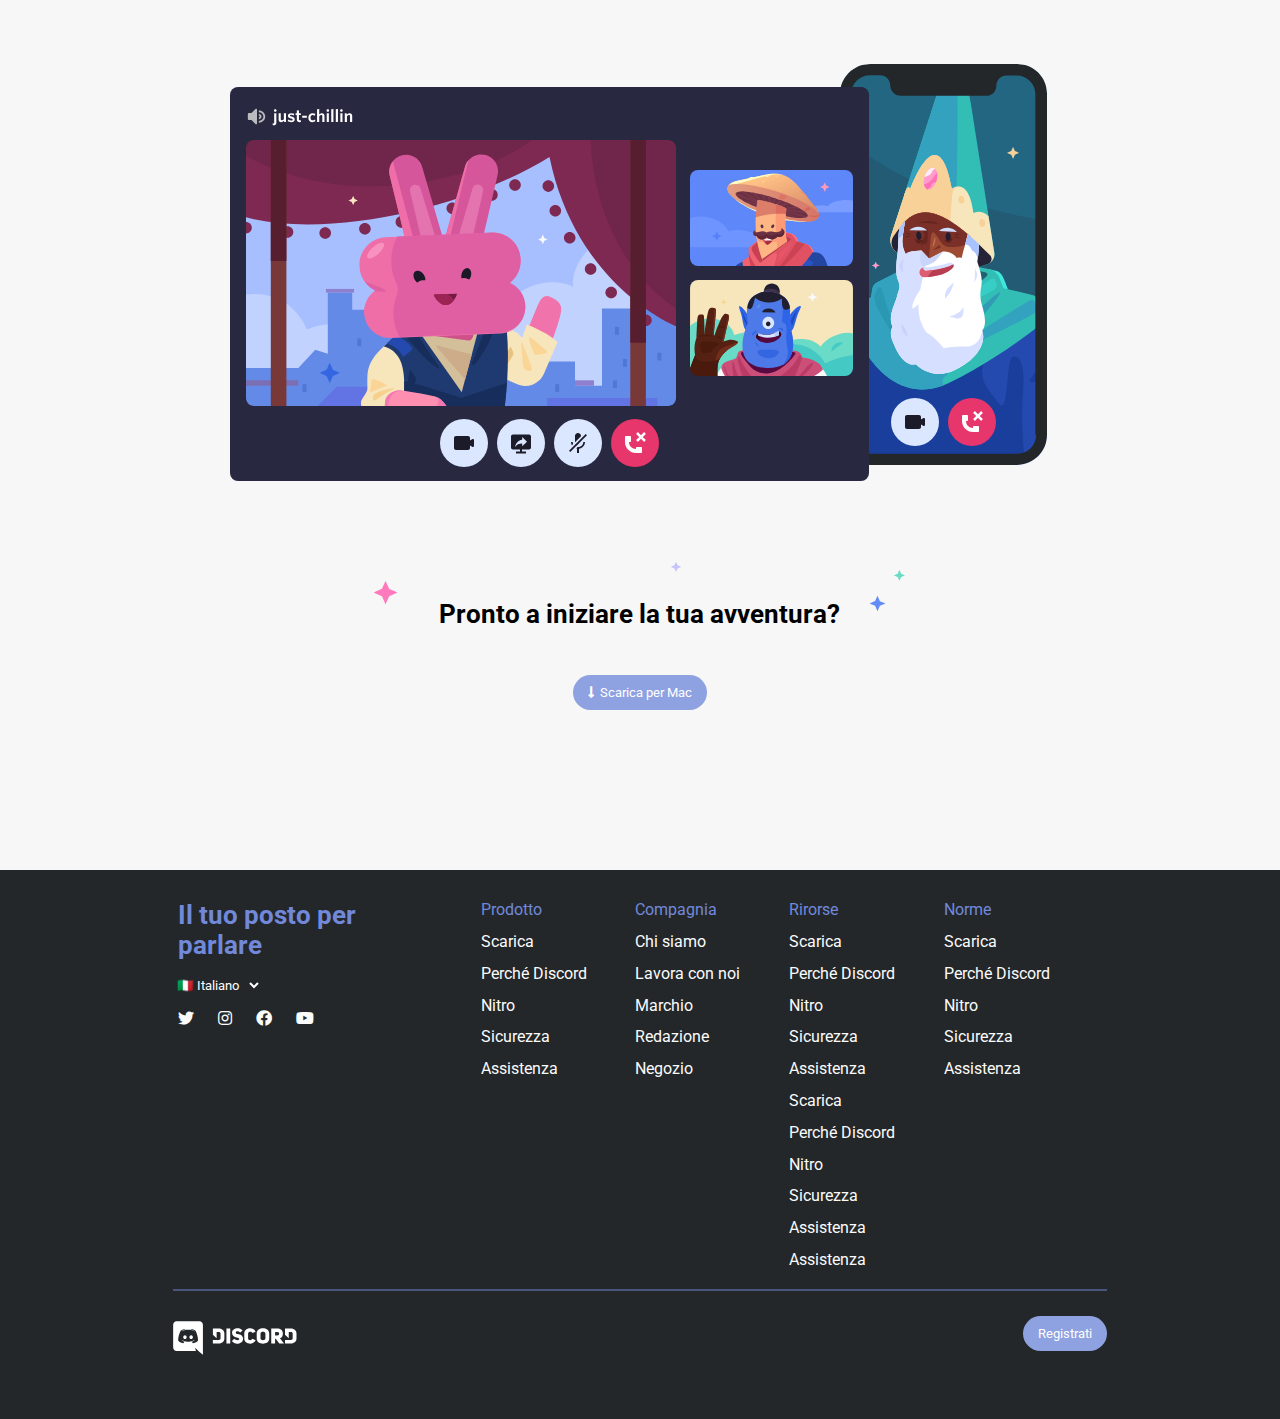
==== commit 869419de: "Messi i link "intorno" ai bottoni anziché dentro" ====
--- a/index.html
+++ b/index.html
@@ -31,9 +31,10 @@
                 </nav>
 
                 <div class="pulsante accedi">
-                    <button class="whiteback">
-                        <a href="">Accedi</a>
-                    </button>
+                    <a href="">
+                        <button class="whiteback">Accedi
+                        </button>
+                    </a>
                 </div>
             </header>
             <div class="intro sopra">
@@ -44,11 +45,15 @@
                     Che tu faccia parte di un club scolastico, gruppo di gamer, comunità artistica mondiale, o semplicemente di un piccolo gruppo di amici che vuole passare il tempo assieme, Discord rende più facile chiacchierare ogni giorno e ritrovarsi più spesso.
                 </p>
                 <div class="pulsanti">
-                    <button class="download_mac whiteback"><a href="#"><i class="fas fa-long-arrow-alt-down"></i>Scarica per Mac</a>
-                    </button>
-                    <button class="browser coloured">
-                        <a href="">Apri Discord nel tuo browser</a>
-                    </button>
+                    <a href="#">
+                        <button class="download_mac whiteback"><i class="fas fa-long-arrow-alt-down"></i>Scarica per Mac </button>
+                    </a>
+                   
+                    <a href="">
+                        <button class="browser coloured">Apri Discord nel tuo browser
+                        </button>
+                    </a>
+                    
                 </div>
             </div>
         </div>
@@ -154,9 +159,11 @@
                 </div>
 
                 <div class="pulsanti">
-                    <button class="download_mac blueback coloured">
-                        <a href=""><i class="fas fa-long-arrow-alt-down"></i>Scarica per Mac</a>
-                    </button>
+                    
+                    <a href="">
+                        <button class="download_mac blueback coloured"><i class="fas fa-long-arrow-alt-down"></i>Scarica per Mac</button>
+                    </a>
+                    
                 </div>
             </div>
 
@@ -250,9 +257,10 @@
 
             <div class="fondo logo">
                 <img src="./img/logo.svg" alt="discord logo with space invaders monster in a speech balloon">
-                <button class="coloured blueback">
-                    <a href="">Registrati</a>
-                </button>
+                <a href="">
+                    <button class="coloured blueback">Registrati</button>
+                </a>
+                
             </div>
         </div>
     </footer>
--- a/style/style.css
+++ b/style/style.css
@@ -343,6 +343,10 @@
     cursor: pointer;
 }
 
+button:hover {
+    cursor: pointer;
+}
+
 button.whiteback:hover {
     color: #7289DA;
 }
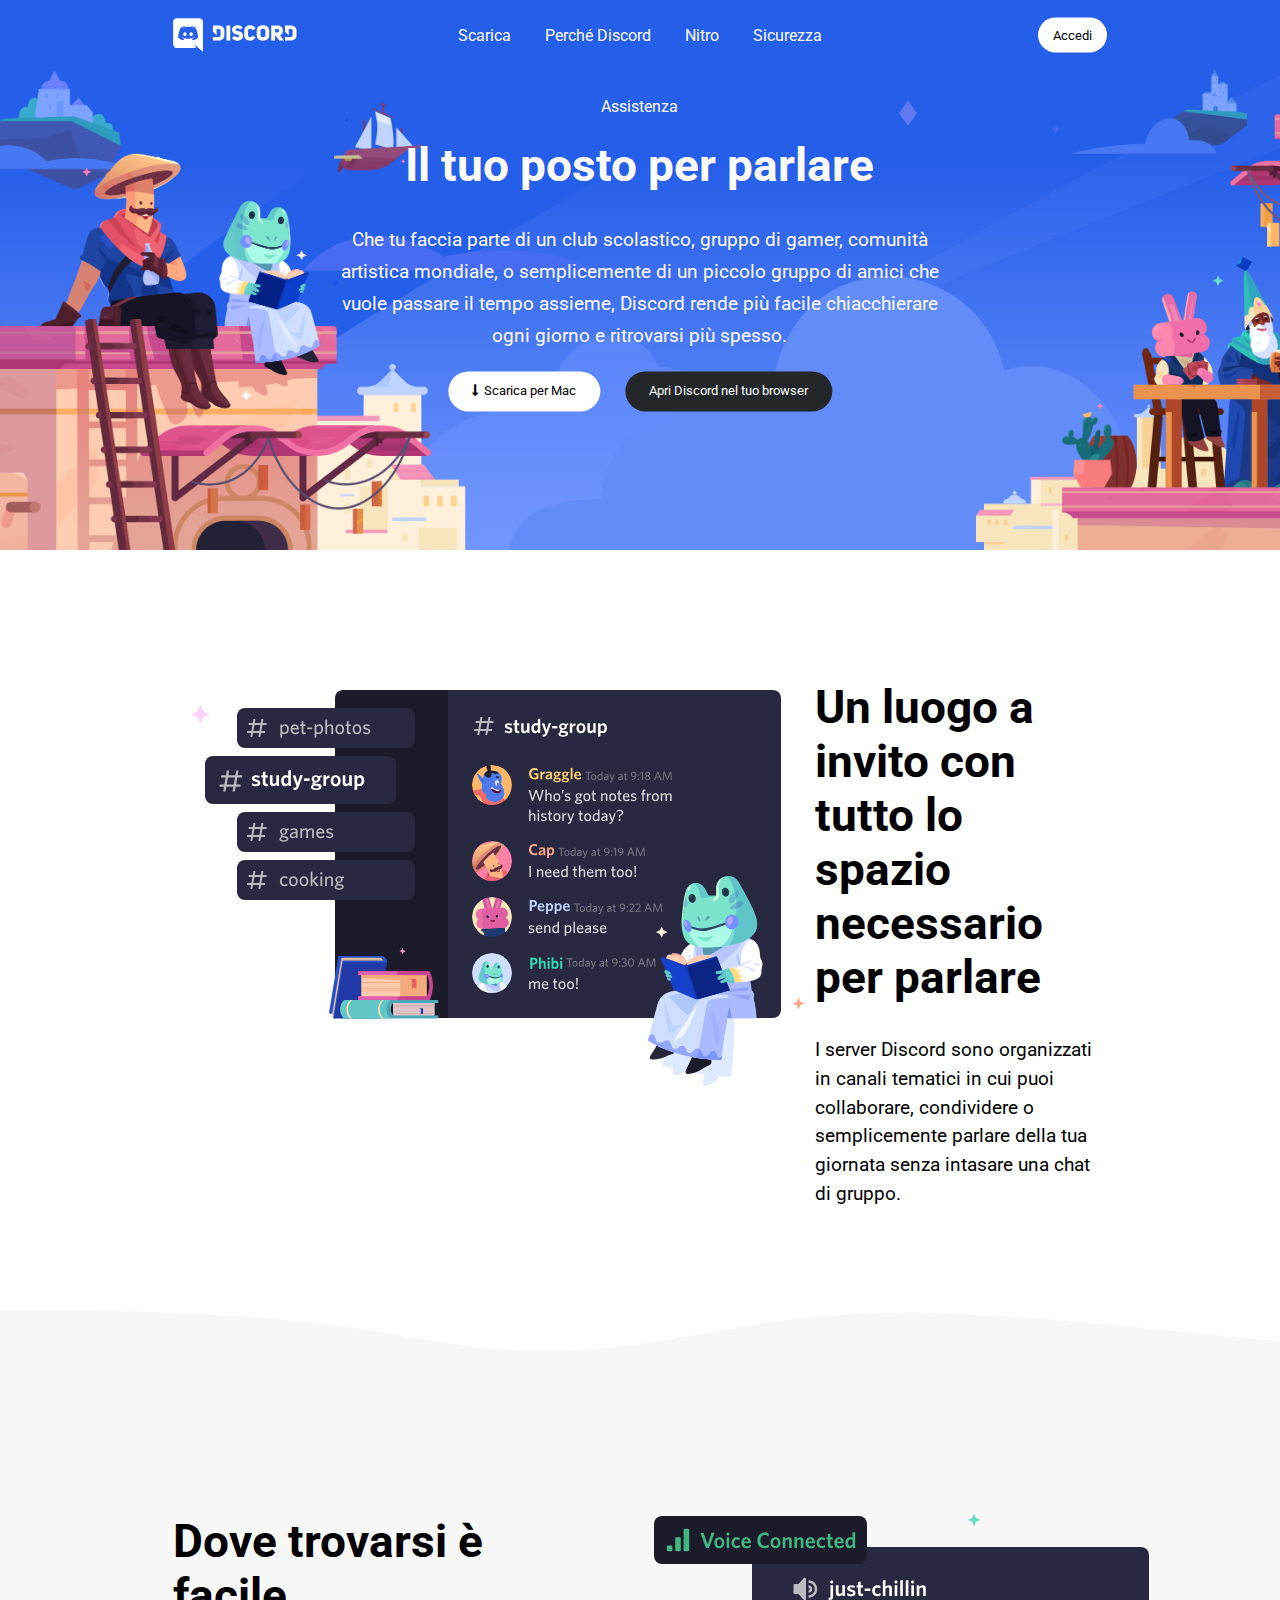
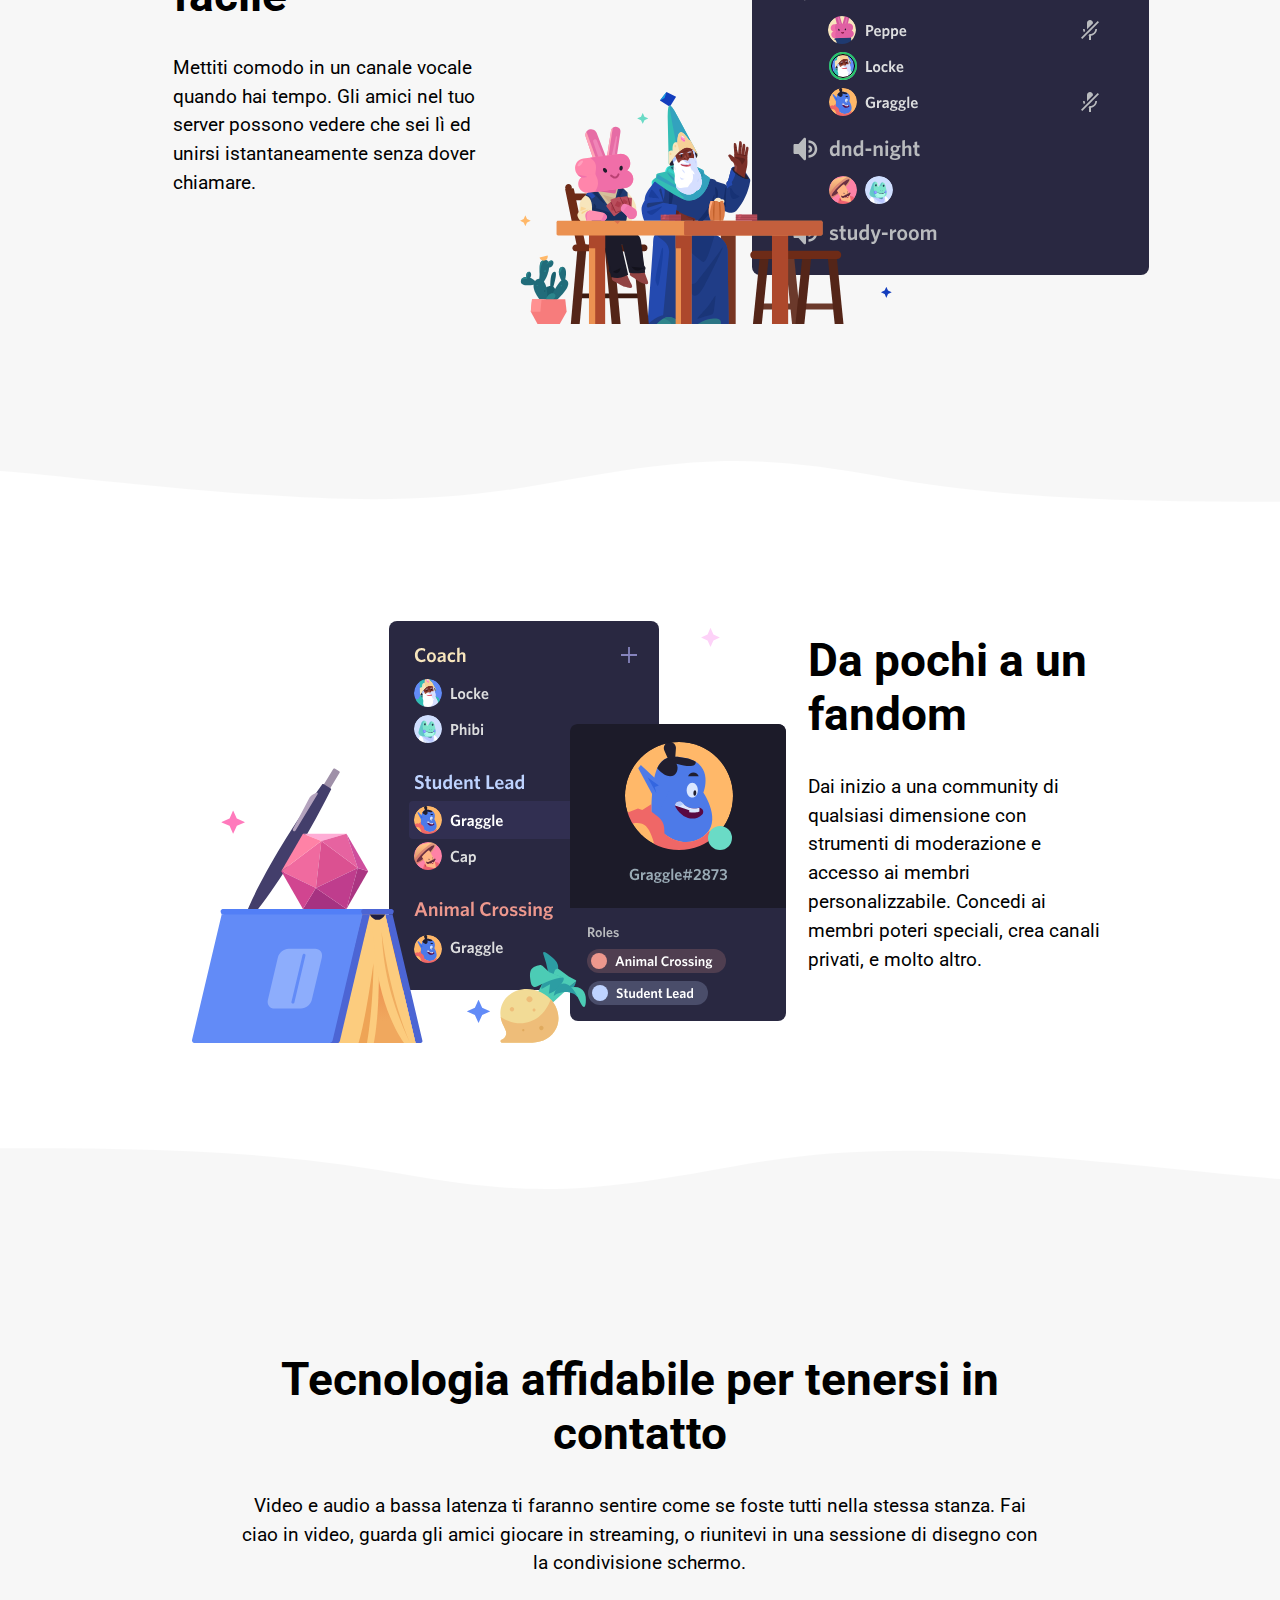
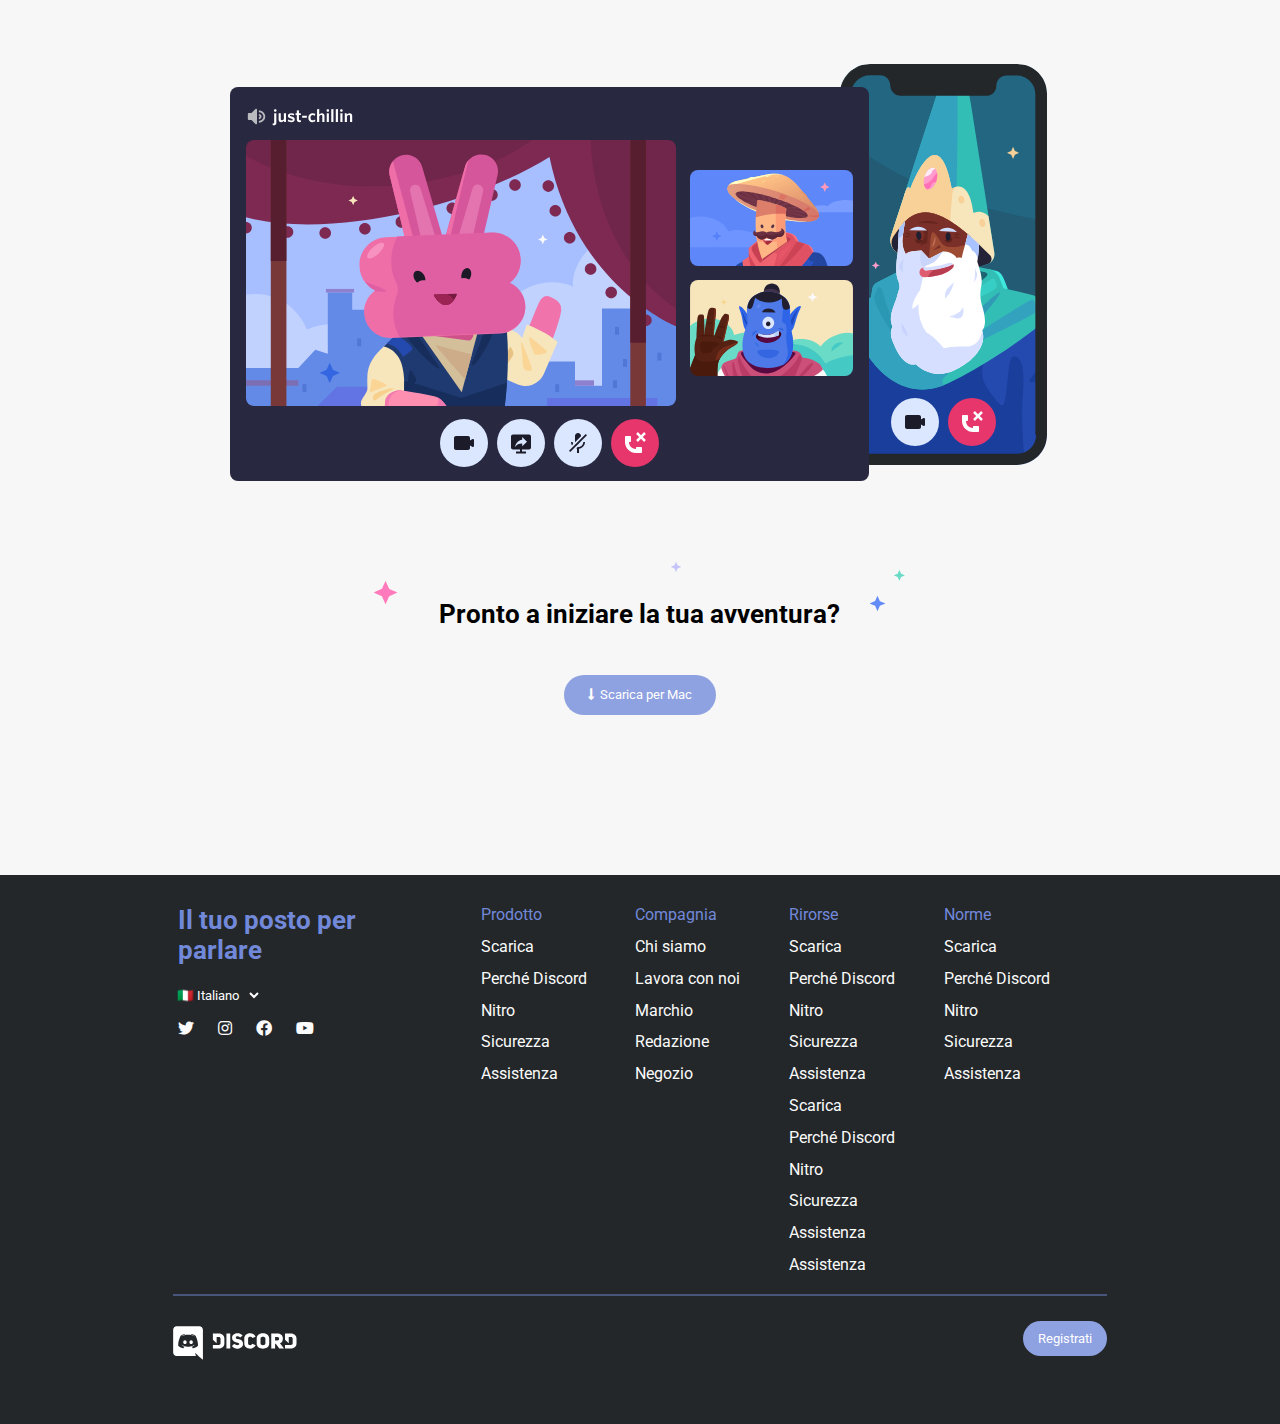
==== commit a853e2cb: "Finite animazioni con ombra e cambio colore button" ====
--- a/index.html
+++ b/index.html
@@ -22,16 +22,16 @@
                 </div>
                 <nav>
                     <ul>
-                    <li><a href="#">Scarica</a></li>
-                    <li><a href="#">Perché Discord</a></li>
-                    <li><a href="#">Nitro</a></li>
-                    <li><a href="#">Sicurezza</a></li>
-                    <li><a href="#">Assistenza</a></li>
+                    <li><a href="#" class="link">Scarica</a></li>
+                    <li><a href="#" class="link">Perché Discord</a></li>
+                    <li><a href="#" class="link">Nitro</a></li>
+                    <li><a href="#" class="link">Sicurezza</a></li>
+                    <li><a href="#" class="link">Assistenza</a></li>
                 </ul>
                 </nav>
 
                 <div class="pulsante accedi">
-                    <a href="">
+                    <a href="#"> 
                         <button class="whiteback">Accedi
                         </button>
                     </a>
@@ -49,8 +49,8 @@
                         <button class="download_mac whiteback"><i class="fas fa-long-arrow-alt-down"></i>Scarica per Mac </button>
                     </a>
                    
-                    <a href="">
-                        <button class="browser coloured">Apri Discord nel tuo browser
+                    <a href="#">
+                        <button class="browser coloured blackback">Apri Discord nel tuo browser
                         </button>
                     </a>
                     
@@ -195,20 +195,20 @@
                     </select>
                 </div>
                 <div class="social">
-                    <a href="#"><i class="fab fa-twitter"></i></a>
-                    <a href="#"><i class="fab fa-instagram"></i></a>
-                    <a href="#"><i class="fab fa-facebook"></i></a>
-                    <a href="#"><i class="fab fa-youtube"></i></a>
+                    <a href="#" class="link"><i class="fab fa-twitter"></i></a>
+                    <a href="#" class="link"><i class="fab fa-instagram"></i></a>
+                    <a href="#" class="link"><i class="fab fa-facebook"></i></a>
+                    <a href="#" class="link"><i class="fab fa-youtube"></i></a>
                 </div>
             </div>
             <div class="prodotto stretto">
                 <ul>
                     <span class="blue_text">Prodotto</span>
-                    <li><a href="#">Scarica</a></li>
-                    <li><a href="#">Perché Discord</a></li>
-                    <li><a href="#">Nitro</a></li>
-                    <li><a href="#">Sicurezza</a></li>
-                    <li><a href="#">Assistenza</a></li>
+                    <li><a href="#" class="link">Scarica</a></li>
+                    <li><a href="#" class="link">Perché Discord</a></li>
+                    <li><a href="#" class="link">Nitro</a></li>
+                    <li><a href="#" class="link">Sicurezza</a></li>
+                    <li><a href="#" class="link">Assistenza</a></li>
                 </ul>
             </div>
             <div class="compagnia stretto">
@@ -216,11 +216,11 @@
                     <span class="blue_text">
                     Compagnia
                     </span>
-                    <li><a href="#">Chi siamo</a></li>
-                    <li><a href="#">Lavora con noi</a></li>
-                    <li><a href="#">Marchio</a></li>
-                    <li><a href="#">Redazione</a></li>
-                    <li><a href="#">Negozio</a></li>
+                    <li><a href="#" class="link">Chi siamo</a></li>
+                    <li><a href="#" class="link">Lavora con noi</a></li>
+                    <li><a href="#" class="link">Marchio</a></li>
+                    <li><a href="#" class="link">Redazione</a></li>
+                    <li><a href="#" class="link">Negozio</a></li>
 
                 </ul>
             </div>
@@ -229,17 +229,17 @@
                     <span class="blue_text">
                     Rirorse
                     </span>
-                    <li><a href="#">Scarica</a></li>
-                    <li><a href="#">Perché Discord</a></li>
-                    <li><a href="#">Nitro</a></li>
-                    <li><a href="#">Sicurezza</a></li>
-                    <li><a href="#">Assistenza</a></li>
-                    <li><a href="#">Scarica</a></li>
-                    <li><a href="#">Perché Discord</a></li>
-                    <li><a href="#">Nitro</a></li>
-                    <li><a href="#">Sicurezza</a></li>
-                    <li><a href="#">Assistenza</a></li>
-                    <li><a href="#">Assistenza</a></li>
+                    <li><a href="#" class="link">Scarica</a></li>
+                    <li><a href="#" class="link">Perché Discord</a></li>
+                    <li><a href="#" class="link">Nitro</a></li>
+                    <li><a href="#" class="link">Sicurezza</a></li>
+                    <li><a href="#" class="link">Assistenza</a></li>
+                    <li><a href="#" class="link">Scarica</a></li>
+                    <li><a href="#" class="link">Perché Discord</a></li>
+                    <li><a href="#" class="link">Nitro</a></li>
+                    <li><a href="#" class="link">Sicurezza</a></li>
+                    <li><a href="#" class="link">Assistenza</a></li>
+                    <li><a href="#" class="link">Assistenza</a></li>
                 </ul>
             </div>
             <div class="norme stretto">
@@ -247,11 +247,11 @@
                     <span class="blue_text">
                     Norme
                     </span>
-                    <li><a href="#">Scarica</a></li>
-                    <li><a href="#">Perché Discord</a></li>
-                    <li><a href="#">Nitro</a></li>
-                    <li><a href="#">Sicurezza</a></li>
-                    <li><a href="#">Assistenza</a></li>
+                    <li><a href="#" class="link">Scarica</a></li>
+                    <li><a href="#" class="link">Perché Discord</a></li>
+                    <li><a href="#" class="link">Nitro</a></li>
+                    <li><a href="#" class="link">Sicurezza</a></li>
+                    <li><a href="#" class="link">Assistenza</a></li>
                 </ul>
             </div>
 
--- a/style/style.css
+++ b/style/style.css
@@ -84,7 +84,7 @@
     position:relative;
 }
 
-header>div.accedi>button {
+header>div.accedi button {
     position: absolute;
     top: 50%;
     right: 0;
@@ -123,7 +123,7 @@
     margin-bottom: 1.2rem;
 }
 
-div.pulsanti>button {
+div.pulsanti button {
     height: 2.5rem;
     line-height: 2.5rem;
     vertical-align: middle;
@@ -274,7 +274,7 @@
     font-weight: 700;
     padding-left: 5px;
     padding-right: 95px;
-    margin-bottom: 15px;
+    margin-bottom: 20px;
 }
 
 footer .social {
@@ -314,9 +314,10 @@
 /* buttonremade */
 
 button.browser {
-    background-color: black;
+    background-color: #23272A;
     color: #fbfbfb;
 }
+
 button.blueback {
     background-color: #8EA1E1;
     color: #FFFFFF;
@@ -344,10 +345,24 @@
 }
 
 button:hover {
+    box-shadow: 5px 5px 10px rgba(0, 0, 0, 0.25);
     cursor: pointer;
+}
+
+button.blackback:hover {
+    background-color: #36393F;
 }
 
 button.whiteback:hover {
     color: #7289DA;
 }
+
+button.blueback:hover {
+    background-color: #7983F5;
+}
+
+a.link:hover {
+    text-decoration: underline;
+    text-underline-offset: 3px;
+}
 /* /animazioni */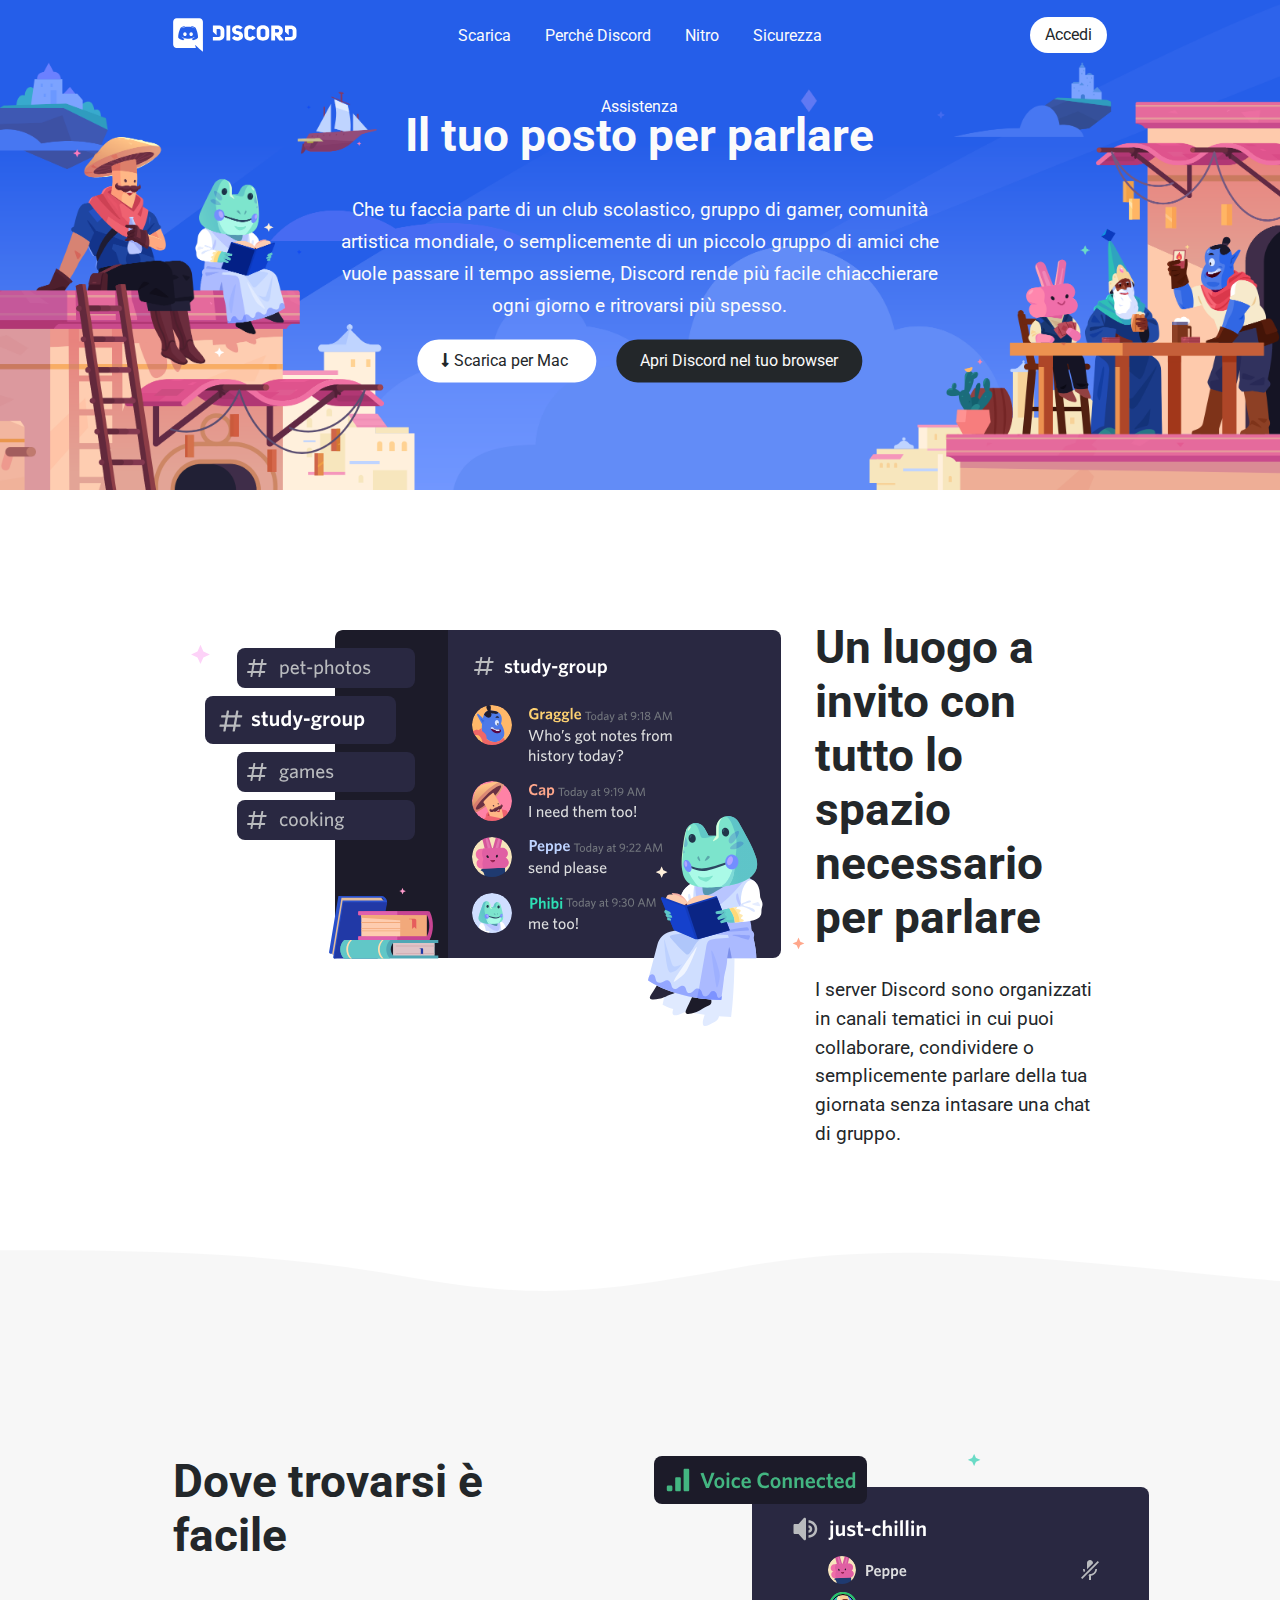
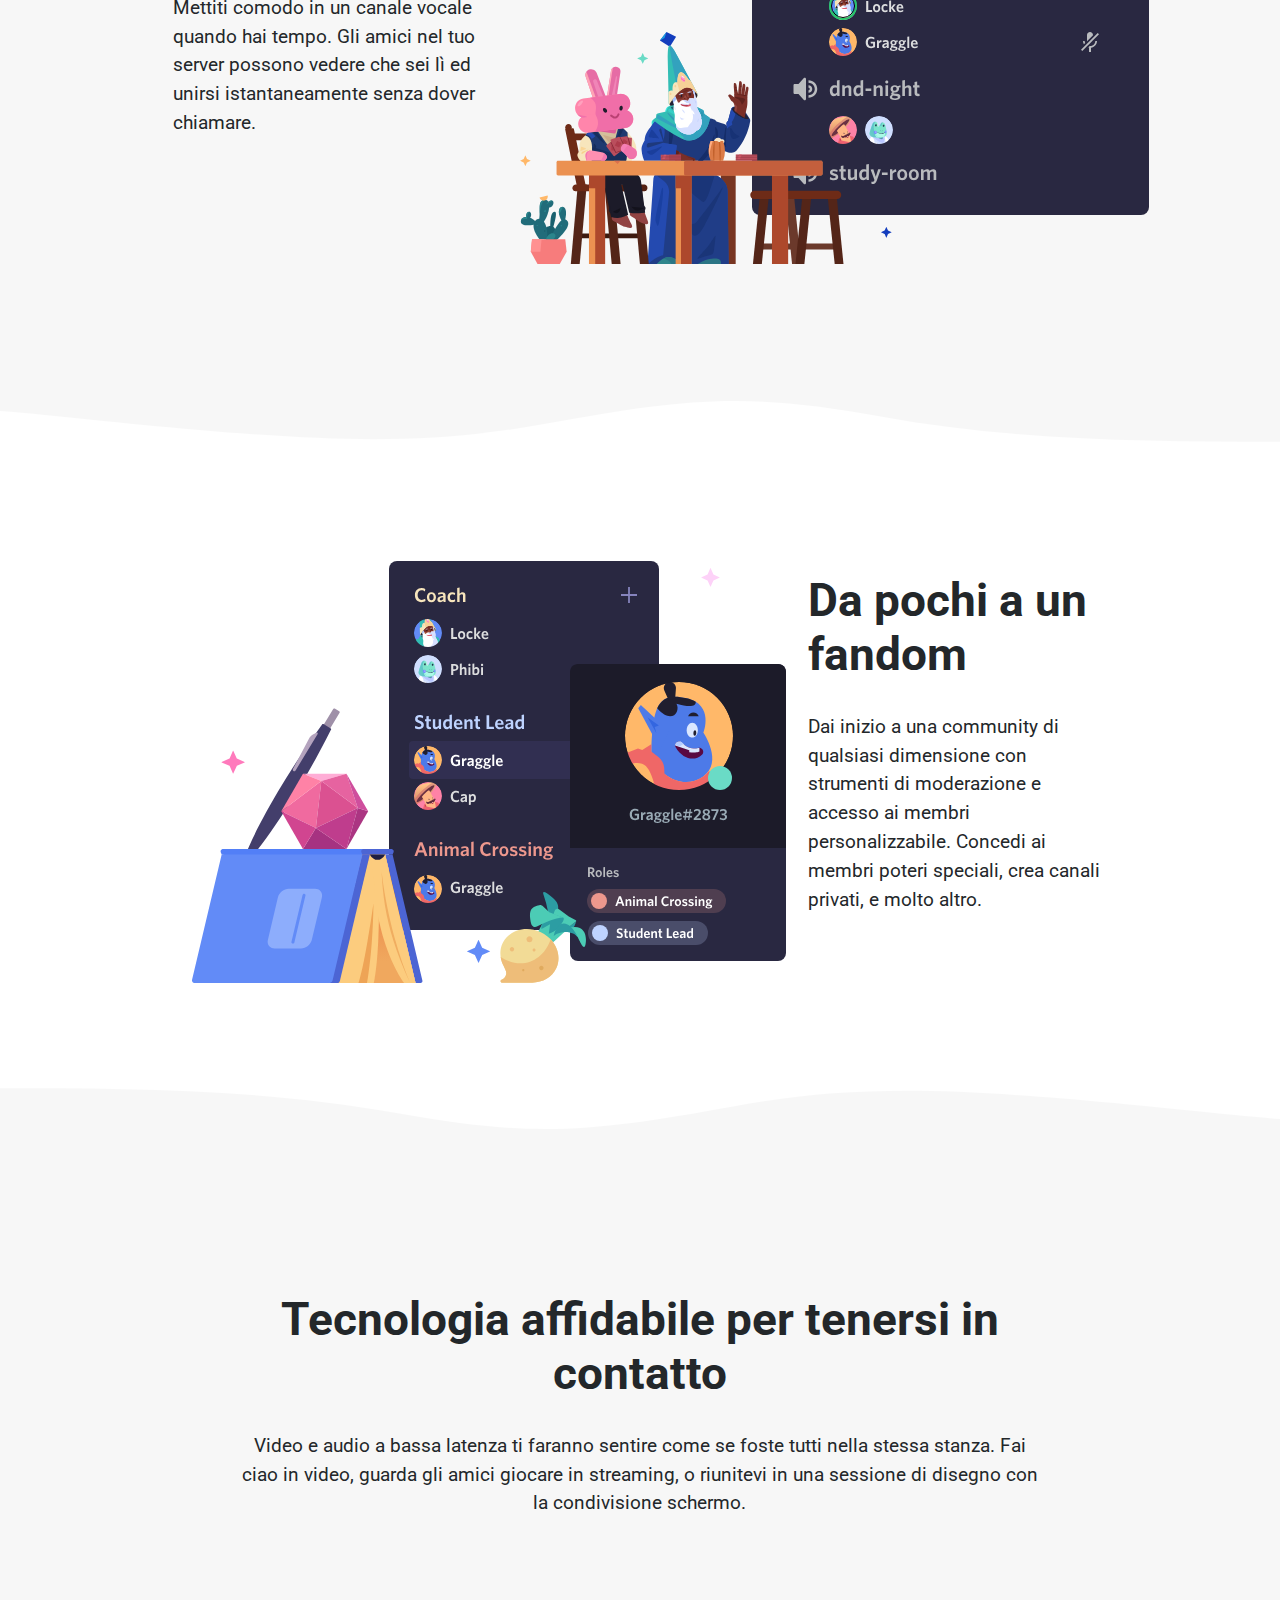
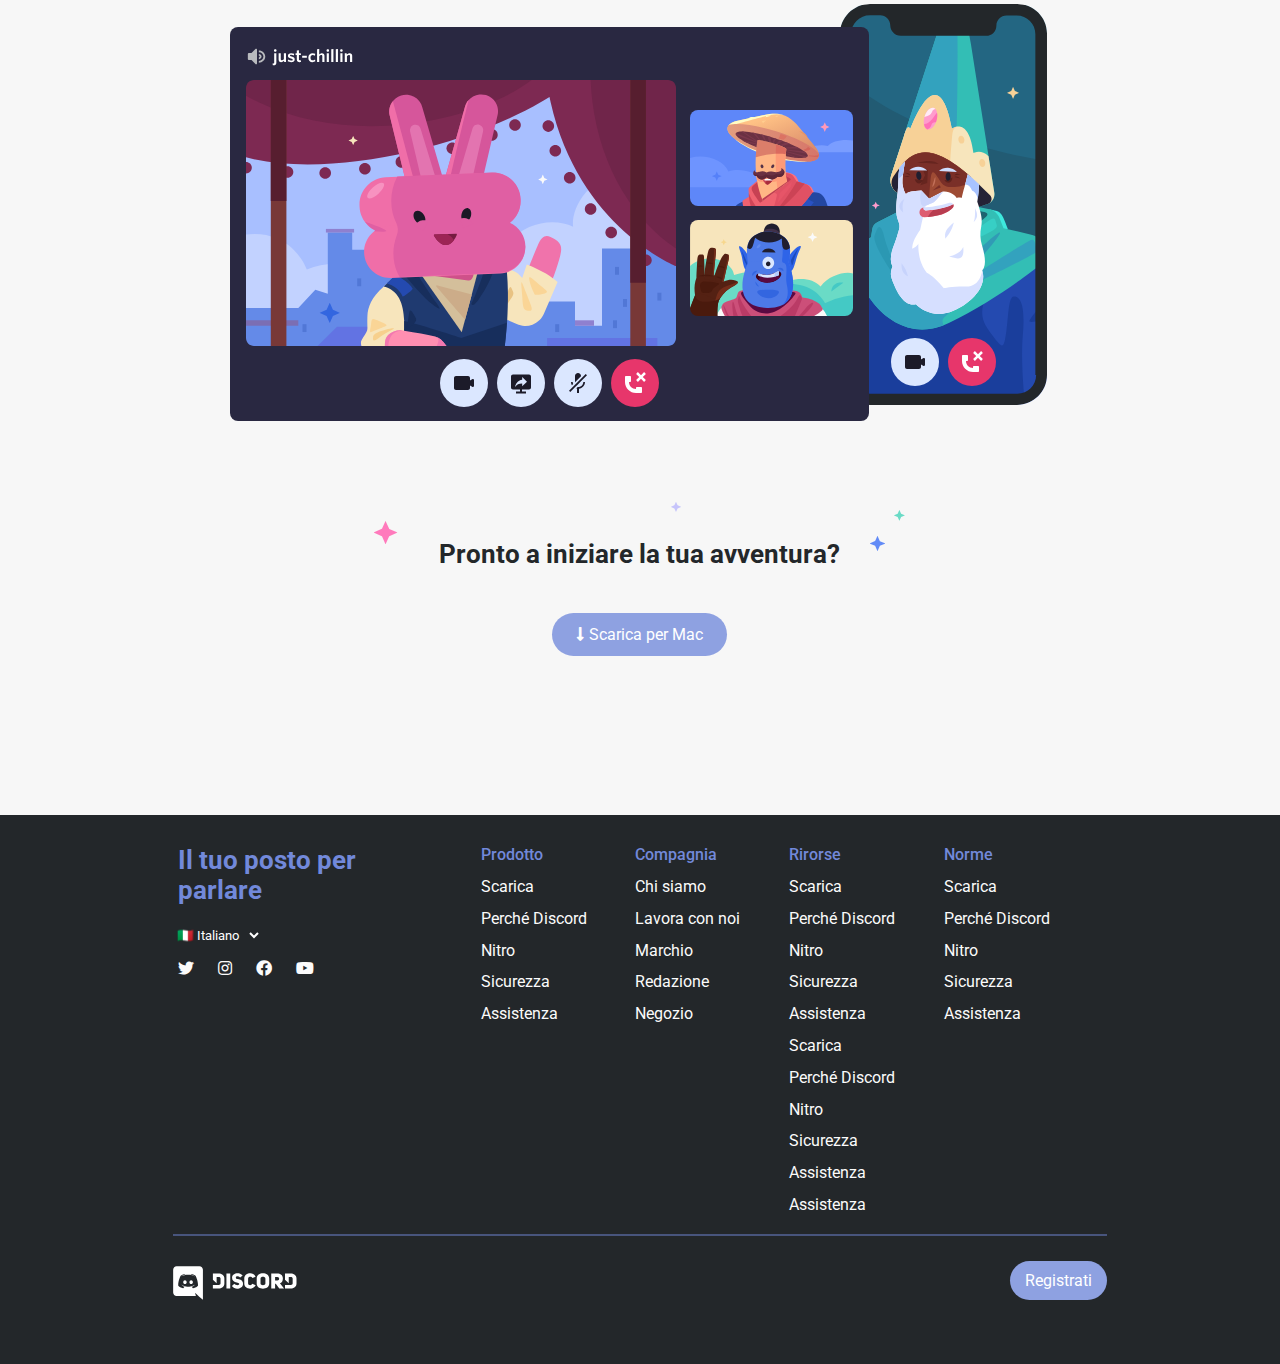
==== commit 14d84a95: "corretto button in a e h in ul, riaggiustato" ====
--- a/index.html
+++ b/index.html
@@ -1,5 +1,5 @@
 <!DOCTYPE html>
-<html lang="en">
+<html lang="it">
 <head>
     <meta charset="UTF-8">
     <meta http-equiv="X-UA-Compatible" content="IE=edge">
@@ -11,12 +11,12 @@
     <link rel="stylesheet" href="https://cdnjs.cloudflare.com/ajax/libs/font-awesome/5.15.4/css/all.min.css" integrity="sha512-1ycn6IcaQQ40/MKBW2W4Rhis/DbILU74C1vSrLJxCq57o941Ym01SwNsOMqvEBFlcgUa6xLiPY/NS5R+E6ztJQ==" crossorigin="anonymous" referrerpolicy="no-referrer" />
     <title>Discord</title>
 </head>
+
 <body>
-
     <!-- jumbosection -->
     <section class="sopra jumbo">
         <div class="vertical_container">
-            <header>
+          <header >
                 <div class="logo">
                     <img src="./img/logo.svg" alt="discord logo with space invaders monster in a speech balloon">
                 </div>
@@ -29,11 +29,9 @@
                     <li><a href="#" class="link">Assistenza</a></li>
                 </ul>
                 </nav>
-
                 <div class="pulsante accedi">
-                    <a href="#"> 
-                        <button class="whiteback">Accedi
-                        </button>
+                    <a href="#" class="whiteback button">
+                        Accedi
                     </a>
                 </div>
             </header>
@@ -45,18 +43,17 @@
                     Che tu faccia parte di un club scolastico, gruppo di gamer, comunità artistica mondiale, o semplicemente di un piccolo gruppo di amici che vuole passare il tempo assieme, Discord rende più facile chiacchierare ogni giorno e ritrovarsi più spesso.
                 </p>
                 <div class="pulsanti">
-                    <a href="#">
-                        <button class="download_mac whiteback"><i class="fas fa-long-arrow-alt-down"></i>Scarica per Mac </button>
-                    </a>
-                   
-                    <a href="#">
-                        <button class="browser coloured blackback">Apri Discord nel tuo browser
-                        </button>
+                    <a href="#" class="whiteback button">
+                        <i class="fas fa-long-arrow-alt-down"></i>Scarica per Mac
+                    </a>
+                    <a href="#" class="browser coloured blackback button">
+                        Apri Discord nel tuo browser
                     </a>
                     
                 </div>
-            </div>
-        </div>
+            </div>  
+        </div>
+            
     </section>
     <!-- /jumbosection -->
 
@@ -160,8 +157,8 @@
 
                 <div class="pulsanti">
                     
-                    <a href="">
-                        <button class="download_mac blueback coloured"><i class="fas fa-long-arrow-alt-down"></i>Scarica per Mac</button>
+                    <a href="#" class="blueback button">
+                        <i class="fas fa-long-arrow-alt-down"></i>Scarica per Mac
                     </a>
                     
                 </div>
@@ -201,52 +198,45 @@
                     <a href="#" class="link"><i class="fab fa-youtube"></i></a>
                 </div>
             </div>
-            <div class="prodotto stretto">
+            <div class="prodotto stretto blue_text">
+                Prodotto 
                 <ul>
-                    <span class="blue_text">Prodotto</span>
-                    <li><a href="#" class="link">Scarica</a></li>
-                    <li><a href="#" class="link">Perché Discord</a></li>
-                    <li><a href="#" class="link">Nitro</a></li>
-                    <li><a href="#" class="link">Sicurezza</a></li>
-                    <li><a href="#" class="link">Assistenza</a></li>
-                </ul>
-            </div>
-            <div class="compagnia stretto">
+                    <li><a href="#" class="link">Scarica</a></li>
+                    <li><a href="#" class="link">Perché Discord</a></li>
+                    <li><a href="#" class="link">Nitro</a></li>
+                    <li><a href="#" class="link">Sicurezza</a></li>
+                    <li><a href="#" class="link">Assistenza</a></li>
+                </ul>
+            </div>
+            <div class="compagnia stretto blue_text">
+                Compagnia
                 <ul>
-                    <span class="blue_text">
-                    Compagnia
-                    </span>
                     <li><a href="#" class="link">Chi siamo</a></li>
                     <li><a href="#" class="link">Lavora con noi</a></li>
                     <li><a href="#" class="link">Marchio</a></li>
                     <li><a href="#" class="link">Redazione</a></li>
                     <li><a href="#" class="link">Negozio</a></li>
-
-                </ul>
-            </div>
-            <div class="risorse stretto">
+                </ul>
+            </div>
+            <div class="risorse stretto blue_text">
+                Rirorse
+                <ul>   
+                    <li><a href="#" class="link">Scarica</a></li>
+                    <li><a href="#" class="link">Perché Discord</a></li>
+                    <li><a href="#" class="link">Nitro</a></li>
+                    <li><a href="#" class="link">Sicurezza</a></li>
+                    <li><a href="#" class="link">Assistenza</a></li>
+                    <li><a href="#" class="link">Scarica</a></li>
+                    <li><a href="#" class="link">Perché Discord</a></li>
+                    <li><a href="#" class="link">Nitro</a></li>
+                    <li><a href="#" class="link">Sicurezza</a></li>
+                    <li><a href="#" class="link">Assistenza</a></li>
+                    <li><a href="#" class="link">Assistenza</a></li>
+                </ul>
+            </div>
+            <div class="norme stretto blue_text">
+                Norme
                 <ul>
-                    <span class="blue_text">
-                    Rirorse
-                    </span>
-                    <li><a href="#" class="link">Scarica</a></li>
-                    <li><a href="#" class="link">Perché Discord</a></li>
-                    <li><a href="#" class="link">Nitro</a></li>
-                    <li><a href="#" class="link">Sicurezza</a></li>
-                    <li><a href="#" class="link">Assistenza</a></li>
-                    <li><a href="#" class="link">Scarica</a></li>
-                    <li><a href="#" class="link">Perché Discord</a></li>
-                    <li><a href="#" class="link">Nitro</a></li>
-                    <li><a href="#" class="link">Sicurezza</a></li>
-                    <li><a href="#" class="link">Assistenza</a></li>
-                    <li><a href="#" class="link">Assistenza</a></li>
-                </ul>
-            </div>
-            <div class="norme stretto">
-                <ul>
-                    <span class="blue_text">
-                    Norme
-                    </span>
                     <li><a href="#" class="link">Scarica</a></li>
                     <li><a href="#" class="link">Perché Discord</a></li>
                     <li><a href="#" class="link">Nitro</a></li>
@@ -257,8 +247,8 @@
 
             <div class="fondo logo">
                 <img src="./img/logo.svg" alt="discord logo with space invaders monster in a speech balloon">
-                <a href="">
-                    <button class="coloured blueback">Registrati</button>
+                <a href="#" class="blueback button">
+                    Registrati
                 </a>
                 
             </div>
--- a/style/style.css
+++ b/style/style.css
@@ -21,7 +21,7 @@
 }
 
 section.sopra>.vertical_container {
-    height: 550px;
+    height: 490px;
     text-align: center;
 }
 
@@ -84,7 +84,7 @@
     position:relative;
 }
 
-header>div.accedi button {
+header>div.accedi .button {
     position: absolute;
     top: 50%;
     right: 0;
@@ -97,7 +97,7 @@
 
 section.sopra {
     background-image: url(../img/jumbo.png);
-    height: 550px;
+    height: 490px;
     background-size: cover;
     background-repeat: no-repeat;
 } 
@@ -123,18 +123,16 @@
     margin-bottom: 1.2rem;
 }
 
-div.pulsanti button {
+div.pulsanti .button {
     height: 2.5rem;
     line-height: 2.5rem;
-    vertical-align: middle;
-    text-align: center;
-    padding: 0 1.5rem;
+    padding: 0.75rem 1.5rem;
     border-radius: 2rem;
     margin: 0 10px;
-    font-weight: 400;
-}
-
-button.download_mac .fas.fa-long-arrow-alt-down {
+    font-size: 1rem;
+}
+
+.button .fas.fa-long-arrow-alt-down {
     margin-right: 5px;
 }
 
@@ -142,7 +140,7 @@
 
 /* mainsite */
 main {
-    color: black;    
+    color:  #23272A;    
 }
 
 
@@ -247,6 +245,7 @@
 footer {
     background-color: #23272A;
 }
+
 footer select#language {
     background-color: #ffffff00;
     border-style: none;
@@ -266,7 +265,12 @@
 }
 
 footer .blue_text {
-    color: #7289DA;
+color: #7289DA;
+}
+
+footer ul.blue_text {
+    font-size: 1rem;
+    font-weight: 500;
 }
 
 footer h3 {
@@ -288,8 +292,13 @@
     margin-left: 5px;
 }
 
-footer div.stretto li {
+footer div.stretto {
     font-size: 1rem;
+
+    font-weight: 500;
+}
+footer div.stretto ul>li {
+    font-weight: 400;
     margin-top: 0.8rem;
 }
 
@@ -302,7 +311,7 @@
     margin-bottom: 60px;
 }
 
-footer div.fondo button {
+footer div.fondo .button {
     position: absolute;
     right: 0;
     top: 25px;
@@ -312,28 +321,28 @@
 
 
 /* buttonremade */
-
-button.browser {
+.button.browser {
     background-color: #23272A;
     color: #fbfbfb;
 }
 
-button.blueback {
+.button.blueback {
     background-color: #8EA1E1;
     color: #FFFFFF;
 }
 
-button {
+.button {
     border-radius: 20px;
     padding: 10px 15px;
     border-style: none;
 }
 
-button.whiteback {
+.button.whiteback {
     background-color: #FFFFFF;
-}
-
-button.whiteback a {
+    color: #23272A;
+}
+
+.button.whiteback a {
     color: #23272A;
 }
 /* /buttonremade */
@@ -344,20 +353,20 @@
     cursor: pointer;
 }
 
-button:hover {
+.button:hover {
     box-shadow: 5px 5px 10px rgba(0, 0, 0, 0.25);
     cursor: pointer;
 }
 
-button.blackback:hover {
+.button.blackback:hover {
     background-color: #36393F;
 }
 
-button.whiteback:hover {
+.button.whiteback:hover {
     color: #7289DA;
 }
 
-button.blueback:hover {
+.button.blueback:hover {
     background-color: #7983F5;
 }
 
@@ -365,4 +374,11 @@
     text-decoration: underline;
     text-underline-offset: 3px;
 }
-/* /animazioni */+/* /animazioni */
+
+/* stile_tendina_lingua */
+select>option {
+    background-color: #fbfbfb;
+    color: #23272A;
+}
+/* /stile_tendina_lingua */